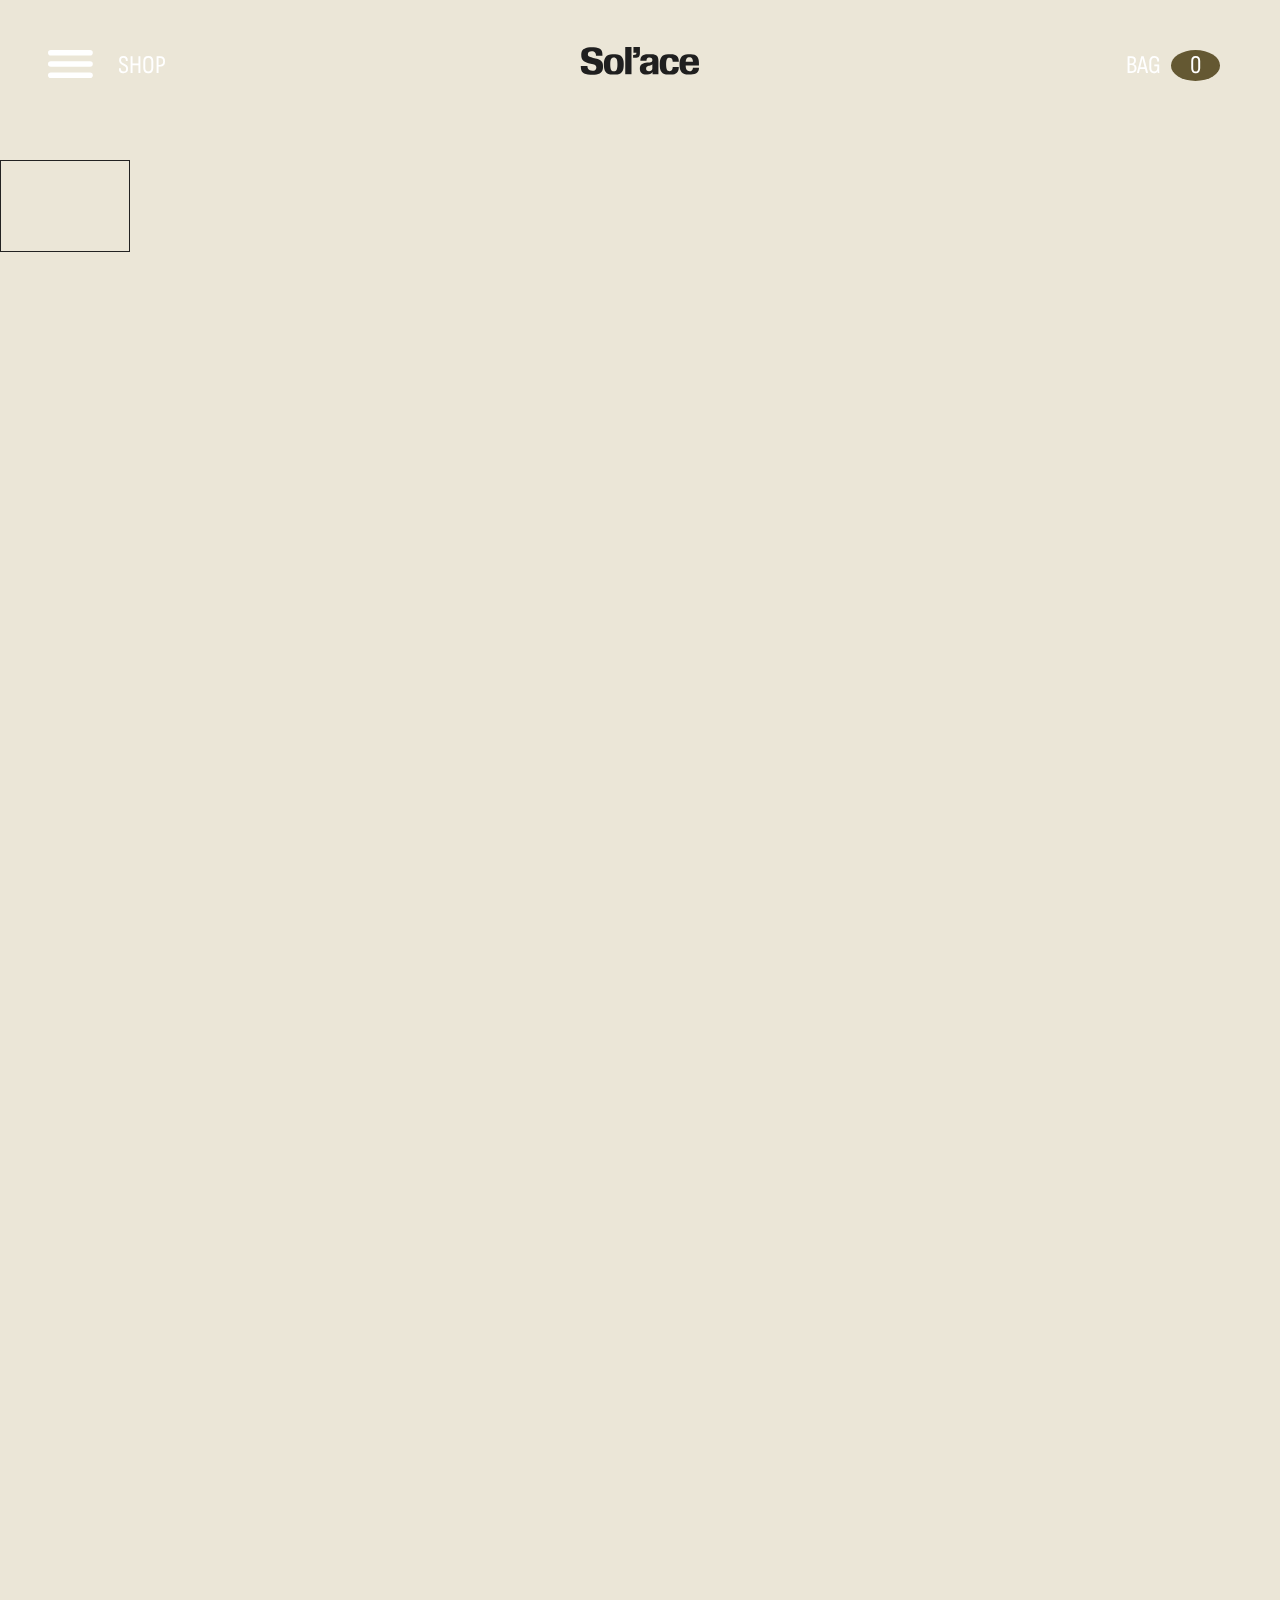
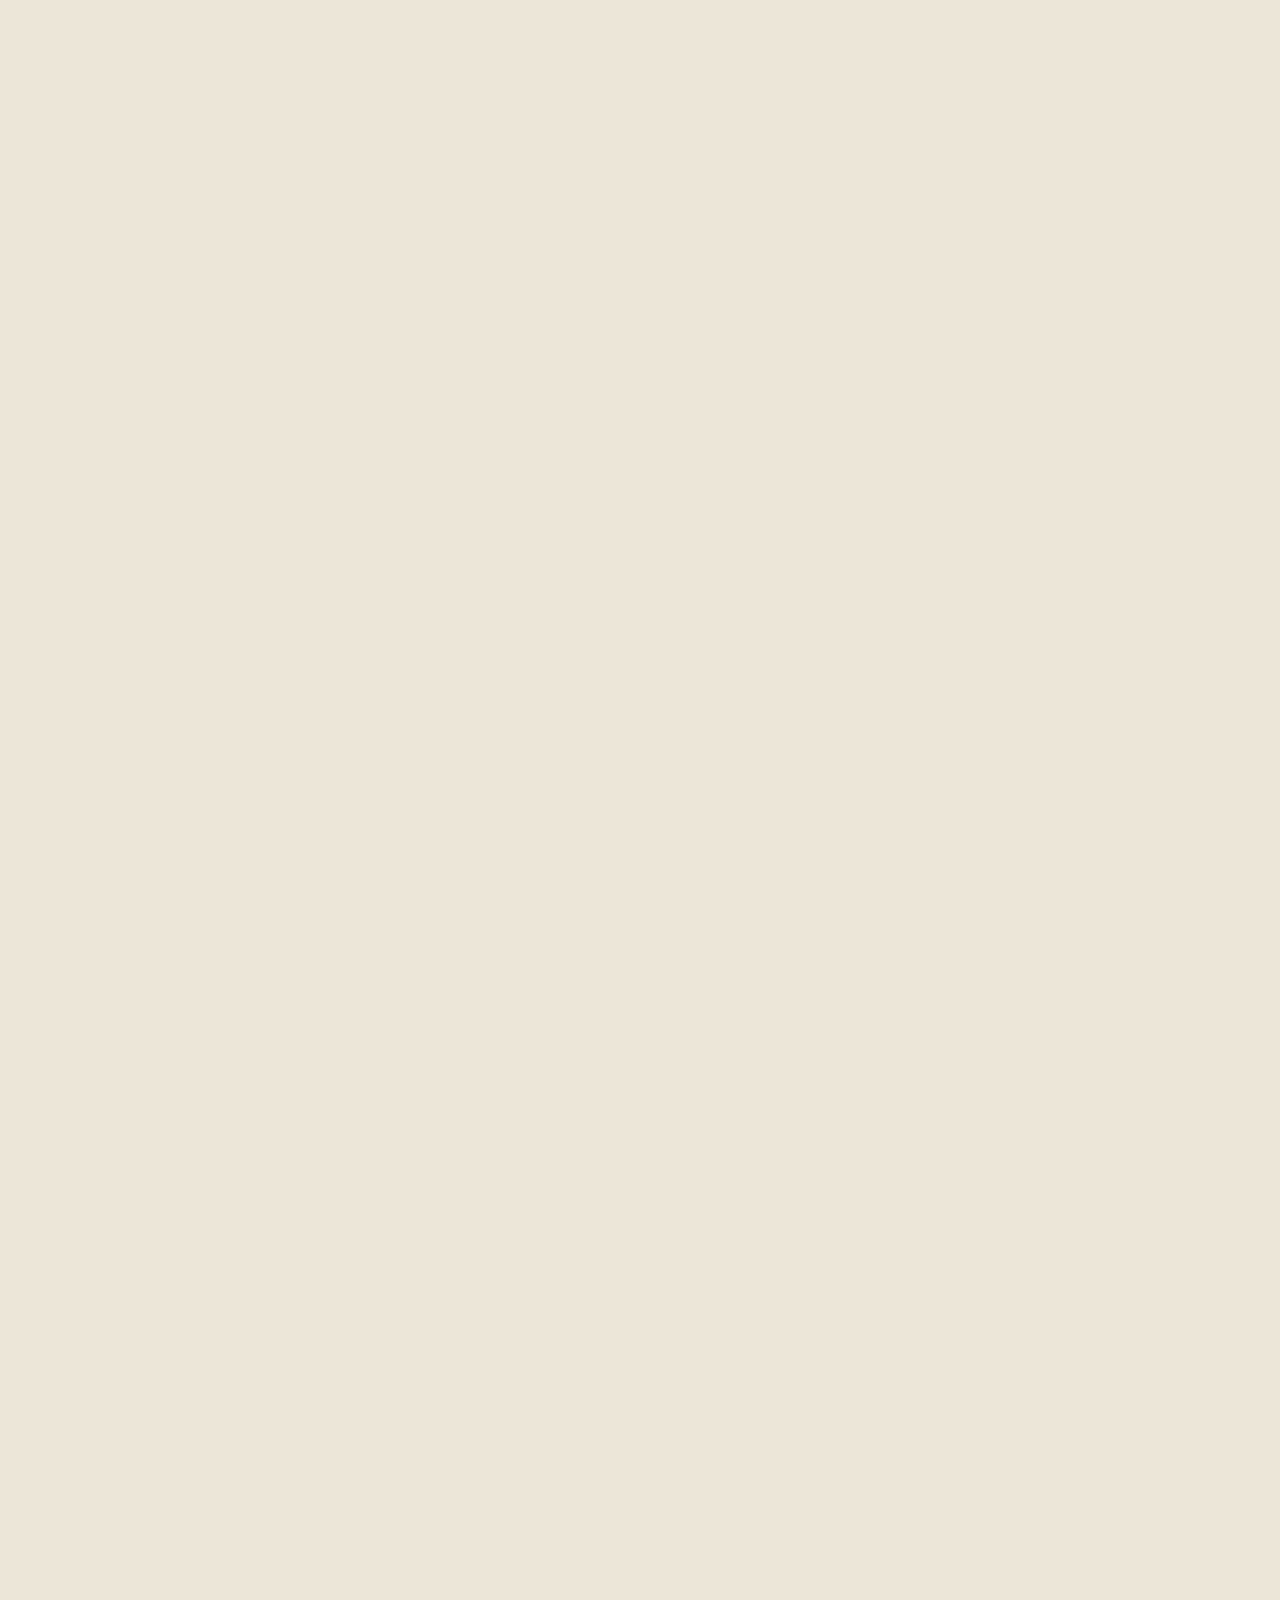
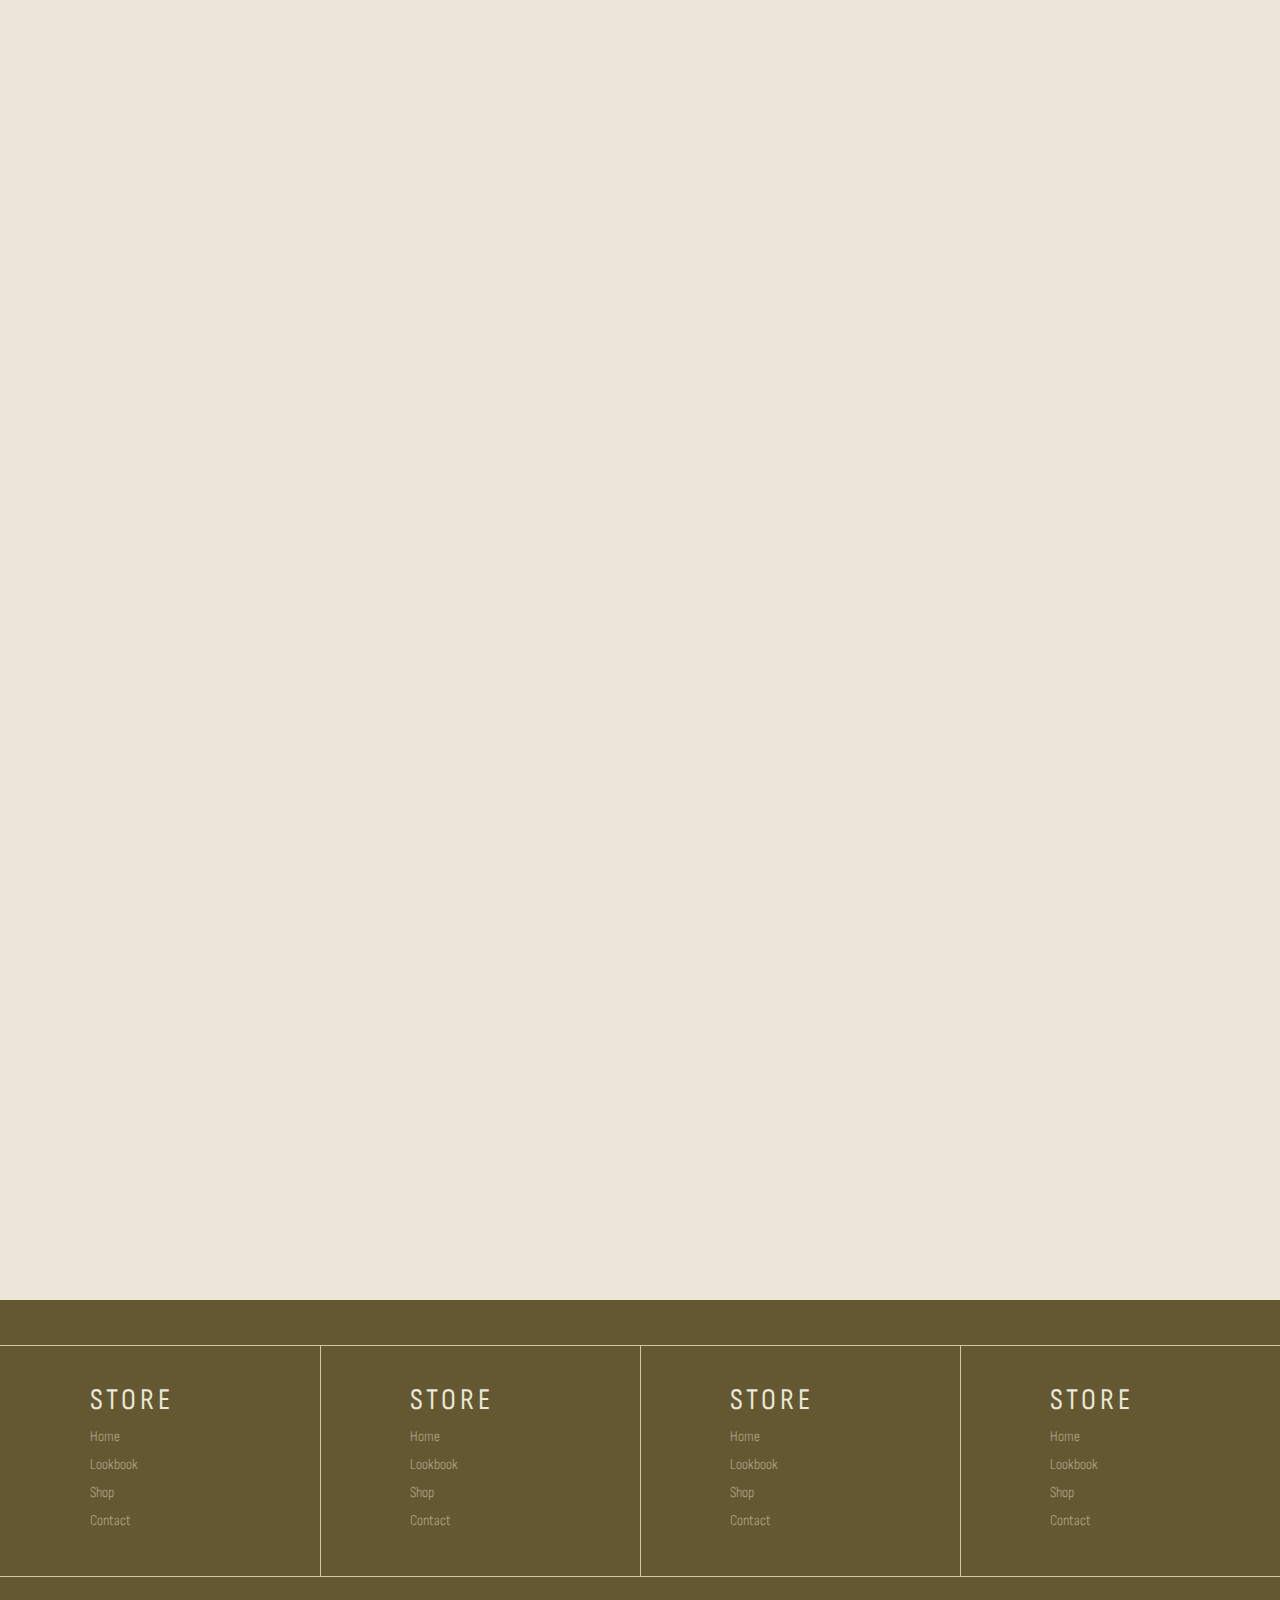
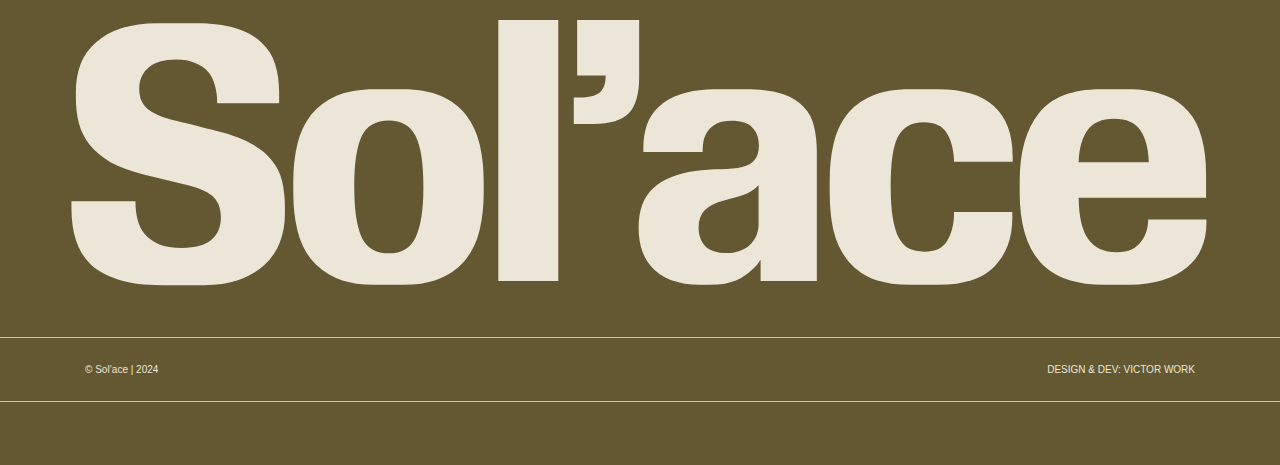
==== 1차_프로젝트/02.구현소스/sub-lookbook.html @ 66d31aba "소스 업뎃" ====
<!DOCTYPE html>
<html lang="en">
  <head>
    <meta charset="UTF-8" />
    <meta name="viewport" content="width=device-width, initial-scale=1.0" />
    <title>Seamless Furnitures | SOL'ACE</title>
    <!-- 탭 아이콘 출력 -->
    <!-- <link rel="shortcut icon" href="./images/로고.png" type="image/x-icon"> -->
    <!-- 메인페이지 CSS 불러오기 -->
    <link rel="stylesheet" href="./css/main.css" />
    <link rel="mediaQuery" href="./css/query.css" />
  </head>
  <body>
    <!-- 상단 고정 코딩구역 시작 -->

    <!-- 페이드 박스 -->
    <div class="fadebox"></div>
    <!-- 장바구니 서브메뉴 -->
    <div class="minicart">
      <!-- 장바구니 서브메뉴 박스 -->
      <div class="minicart-box">
        <span class="minisummary">ORDER SUMMARY</span>
        <span class="miniempty">YOUR BAG IS EMPTY</span>
        <span class="conshop">CONTINUE SHOPPING</span>
      </div>
    </div>

    <!-- 1.상단영역 -->
    <div id="top-area">
      <header class="top-area inbox">
        <!-- 파티션박스 -->
        <div class="cont-box">
          <!-- 1-1. 햄버거,SHOP버튼 영역 -->
          <div class="col-2">
            <!-- 햄버거,SHOP버튼 박스 -->
            <div class="hamShop-box">
              <aside>
                <!-- 왼쪽버튼 -->
                <nav class="left-menu">
                  <ul class="fx-box">
                    <li>
                      <!-- 1-1-1. 햄버거버튼 -->
                      <a
                        href="#"
                        class="hambtn"
                        onclick="this.classList.toggle('on')"
                      >
                        <span></span>
                        <span></span>
                        <span></span>
                      </a>

                      <a href="#" class="hambtn2">
                        <span></span>
                        <span></span>
                        <span></span>
                      </a>
                    </li>
                    <!-- 서브메뉴 -->
                    <aside class="smenu">
                      <div class="inbox">
                        <dl>
                          <dt>SOL'ACE</dt>
                          <dd>
                            <a href="#">HOME</a>
                          </dd>
                          <dd>
                            <a href="#">SHOP</a>
                          </dd>
                          <dd>
                            <a href="#">LOOKBOOK</a>
                          </dd>
                          <dd>
                            <a href="#">CONTACT</a>
                          </dd>
                        </dl>
                        <dl>
                          <dt>SOL'ACE</dt>
                          <dd>
                            <a href="#">HOME</a>
                          </dd>
                          <dd>
                            <a href="#">SHOP</a>
                          </dd>
                          <dd>
                            <a href="#">LOOKBOOK</a>
                          </dd>
                          <dd>
                            <a href="#">CONTACT</a>
                          </dd>
                        </dl>
                        <dl>
                          <dt>SOL'ACE</dt>
                          <dd>
                            <a href="#">HOME</a>
                          </dd>
                          <dd>
                            <a href="#">SHOP</a>
                          </dd>
                          <dd>
                            <a href="#">LOOKBOOK</a>
                          </dd>
                          <dd>
                            <a href="#">CONTACT</a>
                          </dd>
                        </dl>
                      </div>
                    </aside>
                    <li>
                      <!-- 1-1-2. SHOP 버튼 -->
                      <a href="#" class="shopbtn">SHOP</a>
                    </li>
                  </ul>
                </nav>
              </aside>
            </div>
          </div>
          <!-- 1-2. 로고 영역 -->
          <div class="col-8">
            <!-- 로고 박스 -->
            <div class="logo-box">
              <aside>
                <!-- 중앙 메뉴 -->
                <nav class="center-menu">
                  <!-- 로고 버튼 -->
                  <a href="#" class="logo-btn">
                    <svg
                      width="100%"
                      viewBox="0 0 51 13"
                      fill="none"
                      xmlns="http://www.w3.org/2000/svg"
                    >
                      <path
                        d="M5.86496 0.579688C6.55496 0.579688 7.13496 0.654687 7.60496 0.804687C8.07496 0.944687 8.44996 1.14969 8.72996 1.41969C9.01996 1.67969 9.22496 1.99969 9.34496 2.37969C9.46496 2.75969 9.52496 3.18969 9.52496 3.66969V4.11969H6.77996V4.05969C6.77996 3.78969 6.74496 3.53969 6.67496 3.30969C6.61496 3.07969 6.51496 2.88469 6.37496 2.72469C6.23496 2.55469 6.04496 2.42469 5.80496 2.33469C5.57496 2.23469 5.29496 2.18469 4.96496 2.18469C4.42496 2.18469 4.01496 2.30469 3.73496 2.54469C3.46496 2.77469 3.32996 3.08969 3.32996 3.48969C3.32996 3.85969 3.44996 4.14969 3.68996 4.35969C3.93996 4.55969 4.27496 4.71469 4.69496 4.82469C4.78496 4.84469 4.91496 4.87969 5.08496 4.92969C5.26496 4.96969 5.45496 5.01469 5.65496 5.06469C5.85496 5.11469 6.04496 5.16469 6.22496 5.21469C6.41496 5.25469 6.55496 5.28969 6.64496 5.31969C7.30496 5.47969 7.83996 5.66969 8.24996 5.88969C8.65996 6.10969 8.97496 6.35969 9.19496 6.63969C9.42496 6.91969 9.57996 7.23469 9.65996 7.58469C9.73996 7.93469 9.77996 8.31969 9.77996 8.73969V9.02469C9.77996 9.47469 9.70496 9.89469 9.55496 10.2847C9.40496 10.6647 9.17996 10.9947 8.87996 11.2747C8.57996 11.5547 8.20496 11.7747 7.75496 11.9347C7.30496 12.0947 6.77996 12.1747 6.17996 12.1747H4.34996C3.57996 12.1747 2.93996 12.0947 2.42996 11.9347C1.91996 11.7747 1.50496 11.5497 1.18496 11.2597C0.874956 10.9597 0.654956 10.5997 0.524956 10.1797C0.394956 9.75969 0.329956 9.28469 0.329956 8.75469V8.45469H3.16496V8.51469C3.16496 8.77469 3.19496 9.02469 3.25496 9.26469C3.31496 9.50469 3.41996 9.71969 3.56996 9.90969C3.71996 10.0897 3.92996 10.2397 4.19996 10.3597C4.46996 10.4697 4.81496 10.5247 5.23496 10.5247C5.81496 10.5247 6.24496 10.4047 6.52496 10.1647C6.80496 9.92469 6.94496 9.59469 6.94496 9.17469C6.94496 8.80469 6.84496 8.51469 6.64496 8.30469C6.44496 8.08469 6.07496 7.90469 5.53496 7.76469L3.56996 7.28469C2.95996 7.13469 2.45496 6.94969 2.05496 6.72969C1.66496 6.49969 1.35496 6.23969 1.12496 5.94969C0.904956 5.65969 0.749956 5.34469 0.659956 5.00469C0.569956 4.65469 0.524956 4.27469 0.524956 3.86469V3.60969C0.524956 3.15969 0.594956 2.74969 0.734956 2.37969C0.884956 2.00969 1.10996 1.69469 1.40996 1.43469C1.70996 1.16469 2.08496 0.954688 2.53496 0.804687C2.98496 0.654687 3.51496 0.579688 4.12496 0.579688H5.86496Z"
                        fill="rgb(31 31 31)"
                      ></path>
                      <path
                        d="M18.5806 8.07969C18.5806 8.67969 18.5206 9.22969 18.4006 9.72969C18.2806 10.2297 18.0806 10.6597 17.8006 11.0197C17.5206 11.3797 17.1506 11.6597 16.6906 11.8597C16.2406 12.0597 15.6806 12.1597 15.0106 12.1597H13.7506C13.0706 12.1597 12.5006 12.0597 12.0406 11.8597C11.5906 11.6597 11.2206 11.3797 10.9306 11.0197C10.6506 10.6597 10.4506 10.2297 10.3306 9.72969C10.2106 9.22969 10.1506 8.67969 10.1506 8.07969V7.58469C10.1506 6.98469 10.2106 6.43469 10.3306 5.93469C10.4506 5.43469 10.6506 5.00469 10.9306 4.64469C11.2206 4.28469 11.5906 4.00469 12.0406 3.80469C12.5006 3.60469 13.0706 3.50469 13.7506 3.50469H15.0106C15.6806 3.50469 16.2406 3.60469 16.6906 3.80469C17.1506 4.00469 17.5206 4.28469 17.8006 4.64469C18.0806 5.00469 18.2806 5.43469 18.4006 5.93469C18.5206 6.43469 18.5806 6.98469 18.5806 7.58469V8.07969ZM15.9106 7.77969C15.9106 6.76969 15.7956 6.03469 15.5656 5.57469C15.3356 5.11469 14.9406 4.88469 14.3806 4.88469C13.8106 4.88469 13.4106 5.11469 13.1806 5.57469C12.9606 6.03469 12.8506 6.76969 12.8506 7.77969V7.85469C12.8506 8.84469 12.9606 9.57969 13.1806 10.0597C13.4106 10.5297 13.8106 10.7647 14.3806 10.7647C14.9406 10.7647 15.3356 10.5297 15.5656 10.0597C15.7956 9.57969 15.9106 8.84469 15.9106 7.85469V7.77969Z"
                        fill="rgb(31 31 31)"
                      ></path>
                      <path
                        d="M19.2277 0.429688H21.8827V11.9947H19.2277V0.429688Z"
                        fill="rgb(31 31 31)"
                      ></path>
                      <path
                        d="M22.5675 5.03473V3.86473H22.8075C23.2275 3.86473 23.5275 3.79473 23.7075 3.65473C23.8875 3.50473 23.9775 3.26473 23.9775 2.93473V2.88973H22.7175V0.429728H25.4625V2.97973C25.4625 3.70973 25.3125 4.23473 25.0125 4.55473C24.7125 4.87473 24.1875 5.03473 23.4375 5.03473H22.5675Z"
                        fill="rgb(31 31 31)"
                      ></path>
                      <path
                        d="M30.8391 11.9947V11.0497C30.6691 11.3297 30.4041 11.5847 30.0441 11.8147C29.6841 12.0447 29.1991 12.1597 28.5891 12.1597H28.1841C27.3041 12.1597 26.6241 11.9397 26.1441 11.4997C25.6741 11.0597 25.4391 10.4397 25.4391 9.63969C25.4391 8.85969 25.6541 8.27469 26.0841 7.88469C26.5141 7.48469 27.1341 7.22969 27.9441 7.11969C28.3141 7.06969 28.6891 7.04469 29.0691 7.04469C29.4491 7.03469 29.7691 6.99969 30.0291 6.93969C30.5191 6.83969 30.7641 6.52469 30.7641 5.99469C30.7641 5.65469 30.6691 5.38969 30.4791 5.19969C30.2991 4.99969 29.9841 4.89969 29.5341 4.89969C29.2741 4.89969 29.0641 4.93969 28.9041 5.01969C28.7441 5.09969 28.6141 5.20469 28.5141 5.33469C28.4241 5.45469 28.3591 5.59469 28.3191 5.75469C28.2891 5.90469 28.2741 6.04969 28.2741 6.18969V6.27969H25.6491V6.08469C25.6491 5.73469 25.6991 5.40469 25.7991 5.09469C25.8991 4.78469 26.0741 4.51469 26.3241 4.28469C26.5741 4.04469 26.9091 3.85469 27.3291 3.71469C27.7491 3.57469 28.2791 3.50469 28.9191 3.50469H30.2241C30.8841 3.50469 31.4141 3.57469 31.8141 3.71469C32.2241 3.85469 32.5391 4.04969 32.7591 4.29969C32.9891 4.53969 33.1391 4.82969 33.2091 5.16969C33.2891 5.49969 33.3291 5.85969 33.3291 6.24969V11.9947H30.8391ZM30.2991 8.07969C30.1591 8.14969 29.9891 8.21469 29.7891 8.27469C29.5991 8.32469 29.3941 8.37969 29.1741 8.43969C28.8241 8.52969 28.5541 8.66969 28.3641 8.85969C28.1841 9.04969 28.0941 9.30469 28.0941 9.62469C28.0941 9.95469 28.1891 10.2247 28.3791 10.4347C28.5791 10.6447 28.9041 10.7497 29.3541 10.7497C29.7241 10.7497 30.0441 10.6447 30.3141 10.4347C30.5841 10.2147 30.7291 9.91469 30.7491 9.53469V7.73469C30.6391 7.86469 30.4891 7.97969 30.2991 8.07969Z"
                        fill="rgb(31 31 31)"
                      ></path>
                      <path
                        d="M37.4675 12.1597C36.7875 12.1597 36.2175 12.0647 35.7575 11.8747C35.3075 11.6747 34.9425 11.3947 34.6625 11.0347C34.3825 10.6747 34.1825 10.2447 34.0625 9.74469C33.9525 9.24469 33.8975 8.68469 33.8975 8.06469V7.53969C33.8975 6.95969 33.9525 6.42469 34.0625 5.93469C34.1725 5.44469 34.3625 5.01969 34.6325 4.65969C34.9025 4.29969 35.2625 4.01969 35.7125 3.81969C36.1725 3.60969 36.7475 3.50469 37.4375 3.50469H38.7125C39.8025 3.50469 40.6225 3.75469 41.1725 4.25469C41.7225 4.74469 41.9975 5.48969 41.9975 6.48969V6.71469H39.4025V6.66969C39.3825 6.14969 39.2725 5.73469 39.0725 5.42469C38.8825 5.11469 38.5475 4.95969 38.0675 4.95969C37.7875 4.95969 37.5525 5.01469 37.3625 5.12469C37.1825 5.22469 37.0325 5.38969 36.9125 5.61969C36.8025 5.83969 36.7225 6.12969 36.6725 6.48969C36.6225 6.83969 36.5975 7.26969 36.5975 7.77969V7.80969C36.5975 8.34969 36.6275 8.80469 36.6875 9.17469C36.7475 9.54469 36.8375 9.84469 36.9575 10.0747C37.0775 10.2947 37.2275 10.4547 37.4075 10.5547C37.5975 10.6447 37.8225 10.6897 38.0825 10.6897C38.5625 10.6897 38.8975 10.5347 39.0875 10.2247C39.2875 9.91469 39.3925 9.51469 39.4025 9.02469V8.93469H41.9825V9.20469C41.9825 10.1047 41.7125 10.8247 41.1725 11.3647C40.6325 11.8947 39.8125 12.1597 38.7125 12.1597H37.4675Z"
                        fill="rgb(31 31 31)"
                      ></path>
                      <path
                        d="M46.5998 10.7197C46.8698 10.7197 47.0898 10.6797 47.2598 10.5997C47.4398 10.5097 47.5798 10.3947 47.6798 10.2547C47.7898 10.1147 47.8698 9.95969 47.9198 9.78969C47.9698 9.61969 47.9948 9.44969 47.9948 9.27969V9.26469H50.5748V9.45969C50.5748 9.83969 50.5048 10.1947 50.3648 10.5247C50.2248 10.8547 50.0098 11.1397 49.7198 11.3797C49.4398 11.6197 49.0848 11.8097 48.6548 11.9497C48.2248 12.0897 47.7248 12.1597 47.1548 12.1597H46.0598C44.7498 12.1597 43.7948 11.8147 43.1948 11.1247C42.6048 10.4347 42.3098 9.41969 42.3098 8.07969V7.55469C42.3098 6.27469 42.5898 5.27969 43.1498 4.56969C43.7198 3.85969 44.6298 3.50469 45.8798 3.50469H47.0948C47.7248 3.50469 48.2598 3.58969 48.6998 3.75969C49.1398 3.91969 49.4948 4.15969 49.7648 4.47969C50.0448 4.78969 50.2448 5.17969 50.3648 5.64969C50.4948 6.10969 50.5598 6.64469 50.5598 7.25469V8.30469H44.9198C44.9298 9.13469 45.0698 9.74469 45.3398 10.1347C45.6098 10.5247 46.0298 10.7197 46.5998 10.7197ZM46.4948 4.80969C45.9448 4.80969 45.5498 4.97969 45.3098 5.31969C45.0698 5.64969 44.9398 6.11969 44.9198 6.72969H48.0248C48.0048 6.11969 47.8798 5.64969 47.6498 5.31969C47.4198 4.97969 47.0348 4.80969 46.4948 4.80969Z"
                        fill="rgb(31 31 31)"
                      ></path>
                    </svg>
                  </a>
                </nav>
              </aside>
            </div>
          </div>
          <!-- 1-3. 장바구니버튼 영역 -->
          <div class="col-2">
            <!-- 장바구니버튼 박스 -->
            <div class="bag-box">
              <aside>
                <!-- 오른쪽버튼 -->
                <nav class="right-menu">
                  <ul class="fx-box">
                    <li>
                      <!-- 1-3-1. 장바구니버튼 -->
                      <a href="#" class="bagbtn">BAG</a>
                    </li>
                    <li>
                      <!-- 1-3-2. 장바구니 개수 버튼 -->
                      <a href="#" class="bagNbtn">0</a>
                    </li>
                  </ul>
                </nav>
              </aside>
            </div>
          </div>
        </div>
      </header>
    </div>

    <!-- 상단 고정 코딩구역 종료  -->
    <!-- 2. 룩북 영역 -->
    <section class="lookbookPage">
      <h2 class="blind">Lookbook</h2>
      <!-- 2-1.컨텐츠영역 -->
      <div id="cont-area">
        <!-- 컨텐츠 박스 -->
        <main class="lookbookInbox">
          <!-- 이미지 박스 -->
          <a href="#" class="lookBox">
            <!-- <img
              src="./images/lookbook/lookbook 1.jpg"
              alt="lookbook image 1"
            /> -->
          </a>
        </main>
      </div>
    </section>

    <!-- 3.하단영역 -->
    <div id="footer-area">
      <h2 class="temp-tit blind">3.하단영역</h2>
      <!-- 전체박스 -->
      <footer class="footer-area inbox">
        <!-- 공간박스 -->
        <div class="footSpaceBox"></div>
        <!-- 하단 카테고리 -->
        <div class="footcatBox">
          <div class="footFirst">
            <ul class="footcatInbox">
              <li>
                <span class="footCatTit">STORE</span>
              </li>
              <li>
                <a href="#" class="footCat">Home</a>
              </li>
              <li>
                <a href="#" class="footCat">Lookbook</a>
              </li>
              <li>
                <a href="#" class="footCat">Shop</a>
              </li>
              <li>
                <a href="#" class="footCat">Contact</a>
              </li>
            </ul>
          </div>
          <div class="footSecond">
            <ul class="footcatInbox">
              <li>
                <span class="footCatTit">STORE</span>
              </li>
              <li>
                <a href="#" class="footCat">Home</a>
              </li>
              <li>
                <a href="#" class="footCat">Lookbook</a>
              </li>
              <li>
                <a href="#" class="footCat">Shop</a>
              </li>
              <li>
                <a href="#" class="footCat">Contact</a>
              </li>
            </ul>
          </div>
          <div class="footThird">
            <ul class="footcatInbox">
              <li>
                <span class="footCatTit">STORE</span>
              </li>
              <li>
                <a href="#" class="footCat">Home</a>
              </li>
              <li>
                <a href="#" class="footCat">Lookbook</a>
              </li>
              <li>
                <a href="#" class="footCat">Shop</a>
              </li>
              <li>
                <a href="#" class="footCat">Contact</a>
              </li>
            </ul>
          </div>
          <div class="footForth">
            <ul class="footcatInbox">
              <li>
                <span class="footCatTit">STORE</span>
              </li>
              <li>
                <a href="#" class="footCat">Home</a>
              </li>
              <li>
                <a href="#" class="footCat">Lookbook</a>
              </li>
              <li>
                <a href="#" class="footCat">Shop</a>
              </li>
              <li>
                <a href="#" class="footCat">Contact</a>
              </li>
            </ul>
          </div>
        </div>
        <!-- 하단로고 -->
        <a href="#" class="footlogo-btn">
          <svg
            width="100%"
            viewBox="0 0 51 13"
            fill="none"
            xmlns="http://www.w3.org/2000/svg"
          >
            <path
              d="M5.86496 0.579688C6.55496 0.579688 7.13496 0.654687 7.60496 0.804687C8.07496 0.944687 8.44996 1.14969 8.72996 1.41969C9.01996 1.67969 9.22496 1.99969 9.34496 2.37969C9.46496 2.75969 9.52496 3.18969 9.52496 3.66969V4.11969H6.77996V4.05969C6.77996 3.78969 6.74496 3.53969 6.67496 3.30969C6.61496 3.07969 6.51496 2.88469 6.37496 2.72469C6.23496 2.55469 6.04496 2.42469 5.80496 2.33469C5.57496 2.23469 5.29496 2.18469 4.96496 2.18469C4.42496 2.18469 4.01496 2.30469 3.73496 2.54469C3.46496 2.77469 3.32996 3.08969 3.32996 3.48969C3.32996 3.85969 3.44996 4.14969 3.68996 4.35969C3.93996 4.55969 4.27496 4.71469 4.69496 4.82469C4.78496 4.84469 4.91496 4.87969 5.08496 4.92969C5.26496 4.96969 5.45496 5.01469 5.65496 5.06469C5.85496 5.11469 6.04496 5.16469 6.22496 5.21469C6.41496 5.25469 6.55496 5.28969 6.64496 5.31969C7.30496 5.47969 7.83996 5.66969 8.24996 5.88969C8.65996 6.10969 8.97496 6.35969 9.19496 6.63969C9.42496 6.91969 9.57996 7.23469 9.65996 7.58469C9.73996 7.93469 9.77996 8.31969 9.77996 8.73969V9.02469C9.77996 9.47469 9.70496 9.89469 9.55496 10.2847C9.40496 10.6647 9.17996 10.9947 8.87996 11.2747C8.57996 11.5547 8.20496 11.7747 7.75496 11.9347C7.30496 12.0947 6.77996 12.1747 6.17996 12.1747H4.34996C3.57996 12.1747 2.93996 12.0947 2.42996 11.9347C1.91996 11.7747 1.50496 11.5497 1.18496 11.2597C0.874956 10.9597 0.654956 10.5997 0.524956 10.1797C0.394956 9.75969 0.329956 9.28469 0.329956 8.75469V8.45469H3.16496V8.51469C3.16496 8.77469 3.19496 9.02469 3.25496 9.26469C3.31496 9.50469 3.41996 9.71969 3.56996 9.90969C3.71996 10.0897 3.92996 10.2397 4.19996 10.3597C4.46996 10.4697 4.81496 10.5247 5.23496 10.5247C5.81496 10.5247 6.24496 10.4047 6.52496 10.1647C6.80496 9.92469 6.94496 9.59469 6.94496 9.17469C6.94496 8.80469 6.84496 8.51469 6.64496 8.30469C6.44496 8.08469 6.07496 7.90469 5.53496 7.76469L3.56996 7.28469C2.95996 7.13469 2.45496 6.94969 2.05496 6.72969C1.66496 6.49969 1.35496 6.23969 1.12496 5.94969C0.904956 5.65969 0.749956 5.34469 0.659956 5.00469C0.569956 4.65469 0.524956 4.27469 0.524956 3.86469V3.60969C0.524956 3.15969 0.594956 2.74969 0.734956 2.37969C0.884956 2.00969 1.10996 1.69469 1.40996 1.43469C1.70996 1.16469 2.08496 0.954688 2.53496 0.804687C2.98496 0.654687 3.51496 0.579688 4.12496 0.579688H5.86496Z"
              fill="rgb(235, 230, 215)"
            ></path>
            <path
              d="M18.5806 8.07969C18.5806 8.67969 18.5206 9.22969 18.4006 9.72969C18.2806 10.2297 18.0806 10.6597 17.8006 11.0197C17.5206 11.3797 17.1506 11.6597 16.6906 11.8597C16.2406 12.0597 15.6806 12.1597 15.0106 12.1597H13.7506C13.0706 12.1597 12.5006 12.0597 12.0406 11.8597C11.5906 11.6597 11.2206 11.3797 10.9306 11.0197C10.6506 10.6597 10.4506 10.2297 10.3306 9.72969C10.2106 9.22969 10.1506 8.67969 10.1506 8.07969V7.58469C10.1506 6.98469 10.2106 6.43469 10.3306 5.93469C10.4506 5.43469 10.6506 5.00469 10.9306 4.64469C11.2206 4.28469 11.5906 4.00469 12.0406 3.80469C12.5006 3.60469 13.0706 3.50469 13.7506 3.50469H15.0106C15.6806 3.50469 16.2406 3.60469 16.6906 3.80469C17.1506 4.00469 17.5206 4.28469 17.8006 4.64469C18.0806 5.00469 18.2806 5.43469 18.4006 5.93469C18.5206 6.43469 18.5806 6.98469 18.5806 7.58469V8.07969ZM15.9106 7.77969C15.9106 6.76969 15.7956 6.03469 15.5656 5.57469C15.3356 5.11469 14.9406 4.88469 14.3806 4.88469C13.8106 4.88469 13.4106 5.11469 13.1806 5.57469C12.9606 6.03469 12.8506 6.76969 12.8506 7.77969V7.85469C12.8506 8.84469 12.9606 9.57969 13.1806 10.0597C13.4106 10.5297 13.8106 10.7647 14.3806 10.7647C14.9406 10.7647 15.3356 10.5297 15.5656 10.0597C15.7956 9.57969 15.9106 8.84469 15.9106 7.85469V7.77969Z"
              fill="rgb(235, 230, 215)"
            ></path>
            <path
              d="M19.2277 0.429688H21.8827V11.9947H19.2277V0.429688Z"
              fill="rgb(235, 230, 215)"
            ></path>
            <path
              d="M22.5675 5.03473V3.86473H22.8075C23.2275 3.86473 23.5275 3.79473 23.7075 3.65473C23.8875 3.50473 23.9775 3.26473 23.9775 2.93473V2.88973H22.7175V0.429728H25.4625V2.97973C25.4625 3.70973 25.3125 4.23473 25.0125 4.55473C24.7125 4.87473 24.1875 5.03473 23.4375 5.03473H22.5675Z"
              fill="rgb(235, 230, 215)"
            ></path>
            <path
              d="M30.8391 11.9947V11.0497C30.6691 11.3297 30.4041 11.5847 30.0441 11.8147C29.6841 12.0447 29.1991 12.1597 28.5891 12.1597H28.1841C27.3041 12.1597 26.6241 11.9397 26.1441 11.4997C25.6741 11.0597 25.4391 10.4397 25.4391 9.63969C25.4391 8.85969 25.6541 8.27469 26.0841 7.88469C26.5141 7.48469 27.1341 7.22969 27.9441 7.11969C28.3141 7.06969 28.6891 7.04469 29.0691 7.04469C29.4491 7.03469 29.7691 6.99969 30.0291 6.93969C30.5191 6.83969 30.7641 6.52469 30.7641 5.99469C30.7641 5.65469 30.6691 5.38969 30.4791 5.19969C30.2991 4.99969 29.9841 4.89969 29.5341 4.89969C29.2741 4.89969 29.0641 4.93969 28.9041 5.01969C28.7441 5.09969 28.6141 5.20469 28.5141 5.33469C28.4241 5.45469 28.3591 5.59469 28.3191 5.75469C28.2891 5.90469 28.2741 6.04969 28.2741 6.18969V6.27969H25.6491V6.08469C25.6491 5.73469 25.6991 5.40469 25.7991 5.09469C25.8991 4.78469 26.0741 4.51469 26.3241 4.28469C26.5741 4.04469 26.9091 3.85469 27.3291 3.71469C27.7491 3.57469 28.2791 3.50469 28.9191 3.50469H30.2241C30.8841 3.50469 31.4141 3.57469 31.8141 3.71469C32.2241 3.85469 32.5391 4.04969 32.7591 4.29969C32.9891 4.53969 33.1391 4.82969 33.2091 5.16969C33.2891 5.49969 33.3291 5.85969 33.3291 6.24969V11.9947H30.8391ZM30.2991 8.07969C30.1591 8.14969 29.9891 8.21469 29.7891 8.27469C29.5991 8.32469 29.3941 8.37969 29.1741 8.43969C28.8241 8.52969 28.5541 8.66969 28.3641 8.85969C28.1841 9.04969 28.0941 9.30469 28.0941 9.62469C28.0941 9.95469 28.1891 10.2247 28.3791 10.4347C28.5791 10.6447 28.9041 10.7497 29.3541 10.7497C29.7241 10.7497 30.0441 10.6447 30.3141 10.4347C30.5841 10.2147 30.7291 9.91469 30.7491 9.53469V7.73469C30.6391 7.86469 30.4891 7.97969 30.2991 8.07969Z"
              fill="rgb(235, 230, 215)"
            ></path>
            <path
              d="M37.4675 12.1597C36.7875 12.1597 36.2175 12.0647 35.7575 11.8747C35.3075 11.6747 34.9425 11.3947 34.6625 11.0347C34.3825 10.6747 34.1825 10.2447 34.0625 9.74469C33.9525 9.24469 33.8975 8.68469 33.8975 8.06469V7.53969C33.8975 6.95969 33.9525 6.42469 34.0625 5.93469C34.1725 5.44469 34.3625 5.01969 34.6325 4.65969C34.9025 4.29969 35.2625 4.01969 35.7125 3.81969C36.1725 3.60969 36.7475 3.50469 37.4375 3.50469H38.7125C39.8025 3.50469 40.6225 3.75469 41.1725 4.25469C41.7225 4.74469 41.9975 5.48969 41.9975 6.48969V6.71469H39.4025V6.66969C39.3825 6.14969 39.2725 5.73469 39.0725 5.42469C38.8825 5.11469 38.5475 4.95969 38.0675 4.95969C37.7875 4.95969 37.5525 5.01469 37.3625 5.12469C37.1825 5.22469 37.0325 5.38969 36.9125 5.61969C36.8025 5.83969 36.7225 6.12969 36.6725 6.48969C36.6225 6.83969 36.5975 7.26969 36.5975 7.77969V7.80969C36.5975 8.34969 36.6275 8.80469 36.6875 9.17469C36.7475 9.54469 36.8375 9.84469 36.9575 10.0747C37.0775 10.2947 37.2275 10.4547 37.4075 10.5547C37.5975 10.6447 37.8225 10.6897 38.0825 10.6897C38.5625 10.6897 38.8975 10.5347 39.0875 10.2247C39.2875 9.91469 39.3925 9.51469 39.4025 9.02469V8.93469H41.9825V9.20469C41.9825 10.1047 41.7125 10.8247 41.1725 11.3647C40.6325 11.8947 39.8125 12.1597 38.7125 12.1597H37.4675Z"
              fill="rgb(235, 230, 215)"
            ></path>
            <path
              d="M46.5998 10.7197C46.8698 10.7197 47.0898 10.6797 47.2598 10.5997C47.4398 10.5097 47.5798 10.3947 47.6798 10.2547C47.7898 10.1147 47.8698 9.95969 47.9198 9.78969C47.9698 9.61969 47.9948 9.44969 47.9948 9.27969V9.26469H50.5748V9.45969C50.5748 9.83969 50.5048 10.1947 50.3648 10.5247C50.2248 10.8547 50.0098 11.1397 49.7198 11.3797C49.4398 11.6197 49.0848 11.8097 48.6548 11.9497C48.2248 12.0897 47.7248 12.1597 47.1548 12.1597H46.0598C44.7498 12.1597 43.7948 11.8147 43.1948 11.1247C42.6048 10.4347 42.3098 9.41969 42.3098 8.07969V7.55469C42.3098 6.27469 42.5898 5.27969 43.1498 4.56969C43.7198 3.85969 44.6298 3.50469 45.8798 3.50469H47.0948C47.7248 3.50469 48.2598 3.58969 48.6998 3.75969C49.1398 3.91969 49.4948 4.15969 49.7648 4.47969C50.0448 4.78969 50.2448 5.17969 50.3648 5.64969C50.4948 6.10969 50.5598 6.64469 50.5598 7.25469V8.30469H44.9198C44.9298 9.13469 45.0698 9.74469 45.3398 10.1347C45.6098 10.5247 46.0298 10.7197 46.5998 10.7197ZM46.4948 4.80969C45.9448 4.80969 45.5498 4.97969 45.3098 5.31969C45.0698 5.64969 44.9398 6.11969 44.9198 6.72969H48.0248C48.0048 6.11969 47.8798 5.64969 47.6498 5.31969C47.4198 4.97969 47.0348 4.80969 46.4948 4.80969Z"
              fill="rgb(235, 230, 215)"
            ></path>
          </svg>
        </a>
        <!-- 카피라이트 -->
        <div class="copyright">
          <!-- 텍스트박스 -->
          <div class="compName">© Sol’ace | 2024</div>
          <div class="DevName">DESIGN & DEV: VICTOR WORK</div>
        </div>
      </footer>
    </div>
  </body>
</html>
---- 1차_프로젝트/02.구현소스/css/main.css ----
@charset "utf-8";

/* 레이아웃 3 CSS */

/* 외부 CSS 불러오기 */
/* 변수셋팅 CSS */
@import url(./variables.css);
/* 12그리드 flex CSS */
@import url(./grid_12_flex.css);
/* 리셋 CSS */
@import url(./reset.css);
/* 상단영역 CSS */
@import url(./common.css);
/* Core CSS */
@import url(./core.css);
/* Lookbook CSS */
@import url(./sub-lookbook.css);

/* 초기화 */
html,
body,
h1,
h2,
ul,
ol {
  margin: 0;
  padding: 0;
}

/* 공사중표시 */
.ing * {
  outline: 1px dashed orange;
}

/* 공통클래스 */
/* 중앙속박스 */
.inbox {
  /* 블록박스 중앙정렬 -> 마.영.오! */
  margin: 0 auto;
}
/* 임시 타이틀 */
.temp-tit {
  position: absolute;
  color: #888;
}

/************* 컨텐츠영역 *************/
.page {
  /* 영역별로 모두 보이는 화면 높이 설정 */
  /* 선생님 피드백 : 페이지당 100vh가 넘어가기때문에
    추후 레이아웃 변경 필요. // 하지만 개인적으로 가독성이 떨어진다고 생각함,
    영역마다 집약해서 보여줄 필요가 있다고 생각함.
    따라서 부드러운 스크롤만 반영하면 어떨까 선생님께 피드백을 요청드릴 예정*/
  height: 100vh;
  /* outline: 1px dashed gray; */
}
/* 임시타이틀 */
.page .temp-tit {
  font-size: 4vw;
  line-height: 100vh;
  width: 100%;
  text-align: center;
}
/************* 1. 배너영역 *************/
.ban-area {
  height: 400px;
}
.main-video {
  display: inline-block;
  overflow: hidden;
  width: 100%;
  height: 100%;
  object-fit: cover;
  filter: brightness(0.8);
}
.main-text {
  position: absolute;
  top: 46%;
  left: 50%;
  translate: -50% -50%;
  z-index: 9;
  width: 59vw;
  display: flex;
  gap: 1.3vw;
  flex-wrap: wrap;
  align-items: center;
  justify-content: center;
  color: #fff;
  font-family: var(--font-title);
  font-size: min(8rem, 5vw);
  font-weight: 400;
  font-style: normal;
  letter-spacing: -0.4rem;
}

/* SHOP ALL 버튼 */
.shopAbtn {
  position: absolute;
  top: 70%;
  left: 50%;
  translate: -50% -50%;
  z-index: 9;
  width: 8vw;
  height: 3.5vh;
  color: #1f1f1f;
  background-color: #ebe6d7;
  text-align: center;
  align-content: center;
  border-radius: 5px;
  font-size: 1.2rem;
  font-weight: 400;
  transition: 0.3s ease-in-out;
}
.shopAbtn:hover {
  background-color: #645832;
  color: #ebe6d7;
}

/****************2. About us 영역  *****************/
/* 이미지 */
.imgbox {
  width: 100%;
  height: 100%;
  background-color: #ebe6d7;
  /* 이미지 부모박스 */
  position: absolute;
}
.imgbox img:nth-child(1) {
  position: absolute;
  height: 25vh;
  left: 4rem;
  top: 15rem;
  width: 23rem;
  object-fit: cover;
}
.imgbox img:nth-child(2) {
  position: absolute;
  height: 35vh;
  right: 80rem;
  top: 1rem;
  width: 33rem;
  object-fit: cover;
}
.imgbox img:nth-child(3) {
  position: absolute;
  height: 30vh;
  right: 0;
  top: 39rem;
  width: 20rem;
  object-fit: cover;
}
.imgbox img:nth-child(4) {
  position: absolute;
  height: 39vh;
  left: 90rem;
  top: 55rem;
  width: 35rem;
  object-fit: cover;
}
.imgbox img:nth-child(5) {
  position: absolute;
  height: 39vh;
  left: 1rem;
  top: 44rem;
  width: 41rem;
  object-fit: cover;
}
.imgbox img:nth-child(6) {
  position: absolute;

  height: 18vh;
  right: 20rem;
  top: 20rem;
  width: 17rem;
  object-fit: cover;
}
/* 텍스트 */
.page:nth-child(2) {
  position: relative;
}
.aboutTextbox {
  position: absolute;
  width: 100%;
  height: 100%;
}
.mainTxt {
  position: absolute;
  top: 50%;
  left: 50%;
  translate: -50% -100%;
  font-size: 7rem;
  width: 55vw;
  font-family: var(--font-title);
  font-weight: 600;
  color: #1f1f1f;
  text-align: center;
  line-height: 85%;
  letter-spacing: -0.3vw;
}
.subTxt {
  position: absolute;
  top: 50%;
  left: 50%;
  translate: -50% 30%;
  font-size: 1.5rem;
  text-align: center;
  line-height: 130%;
  font-family: var(--font-menu);
  font-weight: 400;
}

/****************2. 추천제품 영역  *****************/
.recommendBox {
  /* 텍스트박스 부모자격 */
  position: relative;
  width: 100%;
  height: 100%;
  background-color: #645832;
  border-bottom: 1px solid #ebe6d7;
  box-sizing: border-box;
}
/* 이미지 */
.recImgbox {
  width: 50%;
  height: 100vh;
  margin-left: auto;
}
.recImgbox a {
  display: block;
  height: 100%;
  overflow: hidden;
}
.recImgbox a img {
  width: 100%;
  height: 100%;
  object-fit: cover;
  transition: 1s ease-out;
}
.recImgbox a:hover img {
  scale: 1.05;
}
/* 텍스트 */
.recTextbox {
  display: flex;
  position: absolute;
  top: 0;
  padding: 0 0 14vw 11vw;
  width: 50%;
  height: 100%;
  flex-wrap: wrap;
  flex-direction: column;
  align-items: flex-start;
  justify-content: center;
  box-sizing: border-box;
  gap: 3vh;
  margin-top: 4.8%;
}
.productName {
  font-size: 4.4rem;
  display: block;
  font-family: var(--font-title);
  color: #fff;
  letter-spacing: -1.6px;
  transition: 0.4s ease-out;
  cursor: pointer;
}
.productName:hover {
  color: #1f1f1f;
}
.productDesc {
  display: block;
  font-size: 1vw;
  font-family: var(--font-menu);
  color: #ebe6d7;
  font-weight: 400;
  line-height: 150%;
  letter-spacing: 0.9px;
}
.viewbtn {
  position: relative;
  font-size: 2rem;
  font-family: var(--font-menu);
  color: #fff;
  letter-spacing: 1px;
}
.viewbtn::after {
  content: "";
  display: block;
  position: absolute;
  bottom: -2px;
  left: 0;
  width: 0;
  height: 0.5px;
  margin-left: 100%;
  background-color: #fff;
  transition: 0.7s cubic-bezier(0.16, 1, 0.3, 1);
}
.viewbtn:hover::after {
  width: 100%;
  margin-left: 0;
  transition: width 0.7s cubic-bezier(0.16, 1, 0.3, 1);
}
/**************** 3. Lookbook 영역  *****************/
.lookbookBox {
  background-color: #645832;
  width: 100%;
  height: 100%;
  position: relative;
  display: flex;
}
/* 세로 텍스트 */
.lbVerTxtbox {
  width: 5%;
  height: 100%;
  /* 질문 : 원본 페이지처럼 얇게 표현하려면 단위를 다르게 해야하는지???? */
  border-right: 0.5px solid #ebe6d7;
}
.lbVerTxt {
  color: #ebe6d7;
  font-family: var(--font-title);
  font-size: 2.5rem;
  margin-top: 91vh;
  rotate: 270deg;
  letter-spacing: -1.5px;
}
/* 타이틀 , 설명 영역 */
.lbTxt {
  display: flex;
  flex-wrap: wrap;
  width: 47.5%;
  height: 100%;
  align-content: space-around;
  border-right: 0.5px solid #ebe6d7;
}
.lbtit {
  width: 100%;
  font-size: 5rem;
  color: #ebe6d7;
  font-family: var(--font-title);
  font-weight: 600;
  letter-spacing: -1px;
  display: block;
  text-align: center;
}
.lbDesc {
  margin: 10px 75px;
  font-size: 2rem;
  color: #ebe6d7;
  font-family: var(--font-menu);
  font-weight: 400;
  line-height: 150%;
  text-align: center;
  display: block;
  opacity: 0.8;
}

/* 제품 슬라이드 영역 */
.lbSlideDesc {
  width: 47.5%;
  height: 100%;
}
/* 위쪽 타이틀 */
.upTitBox {
  border-top: 1px solid #ebe6d7;
  border-bottom: 1px solid #ebe6d7;
  width: 100%;
  height: 3vh;
  display: flex;
  justify-content: space-between;
  align-items: center;
  margin-top: 4vh;
  font-size: 1vw;
  color: #ebe6d7;
  font-family: var(--font-menu);
  letter-spacing: 0.5px;
  font-weight: 400;
  /* 질문 : 해당 CSS안에서 정 중앙에 선을 그을 수 있는 방법이 있을까요??????????????????????????? */
}
.upTit1 {
  margin-left: 1vw;
}
.upTit2 {
  margin-right: 1vw;
}
/* 슬라이드 박스 */
.lbSlideBox {
  width: 90%;
  height: 74vh;
  background-color: #e0e0e0;
  margin: 0 auto;
  margin-top: 3vh;
  display: flex;
  justify-content: center;
  overflow: hidden;
}
.slideImg {
  width: 91%;
  height: 80%;
  display: flex;
  margin-top: 2.5vh;
}
.slideImg img {
  object-fit: cover;
  margin: 0 auto;
  width: 100%;
}
/* 슬라이드 버튼 */
.lbbtn {
  display: block;
  position: absolute;
  top: 73%;
  font-size: 0.9vw;
  font-weight: 400;
}
.lbbtn:hover {
  color: #645832;
}
.lbbtn::after {
  content: "";
  display: block;
  position: absolute;
  bottom: -2px;
  left: 0;
  width: 0;
  height: 0.5px;
  margin-left: 100%;
  background-color: #645832;
  transition: 0.7s cubic-bezier(0.16, 1, 0.3, 1);
}
.lbbtn:hover::after {
  width: 100%;
  margin-left: 0;
  transition: width 0.7s cubic-bezier(0.16, 1, 0.3, 1);
}
.lbshopbtn {
  display: block;
  position: absolute;
  top: 73%;
  left: 91%;
  font-size: 0.9vw;
  font-weight: 400;
}
.lbshopbtn:hover {
  color: #645832;
}
.lbshopbtn::after {
  content: "";
  display: block;
  position: absolute;
  bottom: -2px;
  left: 0;
  width: 0;
  height: 0.5px;
  margin-left: 100%;
  background-color: #645832;
  color: #645832;
  transition: 0.7s cubic-bezier(0.16, 1, 0.3, 1);
}
.lbshopbtn:hover::after {
  width: 100%;
  margin-left: 0;
  transition: width 0.7s cubic-bezier(0.16, 1, 0.3, 1);
}
/* 슬라이드 하단 텍스트 */
.downDescBox {
  display: flex;
  flex-direction: column;
  position: absolute;
  margin-top: 78vh;
}
.materialsBox {
  display: flex;
  justify-content: space-between;
  width: 46.9vw;
  height: 3vh;
  align-items: center;
  font-size: 1vw;
  color: #ebe6d7;
  border-top: 1px solid #ebe6d7;
  border-bottom: 1px solid #ebe6d7;
}
.mattit {
  margin-left: 1vw;
  font-family: var(--font-menu);
  letter-spacing: 0.5px;
  font-weight: 400;
}
.matDesc {
  margin-right: 1vw;
  font-family: var(--font-menu);
  letter-spacing: 0.5px;
  font-weight: 400;
}

.prodBox {
  display: flex;
  justify-content: space-between;
  width: 46.9vw;
  height: 3vh;
  align-items: center;
  font-size: 1vw;
  color: #ebe6d7;
  border-bottom: 1px solid #ebe6d7;
}
.prodtit {
  margin-left: 1vw;
  font-family: var(--font-menu);
  letter-spacing: 0.5px;
  font-weight: 400;
}
.prodDesc {
  margin-right: 1vw;
  font-family: var(--font-menu);
  letter-spacing: 0.5px;
  font-weight: 400;
}
.categBox {
  display: flex;
  justify-content: space-between;
  width: 46.9vw;
  height: 3vh;
  align-items: center;
  font-size: 1vw;
  color: #ebe6d7;
  border-bottom: 1px solid #ebe6d7;
}
.categtit {
  margin-left: 1vw;
  font-family: var(--font-menu);
  letter-spacing: 0.5px;
  font-weight: 400;
}
.categDesc {
  margin-right: 1vw;
  font-family: var(--font-menu);
  letter-spacing: 0.5px;
  font-weight: 400;
}
/*********************** 4. Article 영역 ***********************/
/* 상단 중앙 타이틀 */
.artiBox {
  background-color: #ebe6d7;
  width: 100%;
  height: 100%;
  /* 기사정보 부모박스 */
  position: relative;
}
.artiUpTitbox {
  width: 100%;
  height: 10vh;
  box-sizing: border-box;
  border-bottom: 1px solid #d1c7a3;
}
.artiUpTit {
  width: 100%;
  display: block;
  text-align: center;
  font-family: var(--font-title);
  font-size: 1.3vw;
  font-weight: 800;
  transform: scaleY(2.5);
  padding-top: 2vh;
  box-sizing: border-box;
}
/* 세로 텍스트 박스 */
.artVerbox {
  position: relative;
  width: 5%;
  height: 90%;
  border-right: 0.5px solid #d1c7a3;
}
.artVerTxt {
  position: absolute;
  color: #1f1f1f;
  font-family: var(--font-title);
  font-weight: 600;
  font-size: 3.2rem;
  margin-top: 72vh;
  rotate: 270deg;
  letter-spacing: -3.5px;
  width: 187px;
  left: -3.8vw;
}
/* 기사 정보 */
.artiTxtbox {
  position: absolute;
  display: block;
  width: 45%;
  height: 90%;
  top: 10vh;
  left: 5vw;
  border-right: 1px solid #d1c7a3;
  color: #1f1f1f;
}
.upTxt {
  height: 4vh;
  display: flex;
  align-items: center;
  font-family: var(--font-menu);
  border-bottom: 1px solid #d1c7a3;
  letter-spacing: 0.5px;
  font-weight: 600;
  padding-left: 2vw;
  font-size: 1.3rem;
}
.artMainTit {
  height: 2vh;
  display: flex;
  align-items: center;
  font-family: var(--font-article);
  letter-spacing: -0.4px;
  font-weight: 500;
  padding: 6vw 2vw;
  font-size: 6.1rem;
  transition: 0.4s ease-out;
}
.artMainTit:hover {
  color: #645832;
  cursor: pointer;
}
.artiDesc {
  height: 45vh;
  display: flex;
  align-items: center;
  letter-spacing: -0.5px;
  font-weight: 400;
  padding: 6vw 2vw;
  font-size: 1.4rem;
}
.artiImgbox {
  position: absolute;
  top: 10vh;
  left: 49.5vw;
  width: 49.8%;
  height: 89.8%;
}
.borderBox {
  width: 100%;
  border-bottom: 1px solid #d1c7a3;
  font-family: var(--font-menu);
  height: 4vh;
  display: flex;
  align-items: center;
  justify-content: flex-end;
  letter-spacing: 0.5px;
  font-weight: 600;
  font-size: 1.3rem;
}
.borderBoxTxt {
  padding-right: 2vw;
}
.imgBox {
  display: flex;
  position: absolute;
  width: 95%;
  top: 6vh;
  left: 1.2vw;
  box-sizing: border-box;
  height: 91.5%;
  overflow: hidden;
  justify-content: center;
}
.imgBox img {
  cursor: pointer;
  object-fit: cover;
  transition: 1s ease-out;
}
.imgBox img:hover {
  scale: 1.05;
}
/*********************** 5. Sub Article 영역 ***********************/
.subartiBox {
  width: 100%;
  height: 100%;
  background-color: #ebe6d7;
}
/* 메인, 서브 기사 사이 공간 */
.spaceBox {
  width: 100%;
  height: 5%;
  display: block;
  border-bottom: 1px solid #d1c7a3;
  border-top: 1px solid #d1c7a3;
}
.subArtiContBox {
  width: 100%;
  height: 94.7%;
  /* Sub Article 부모박스 */
  position: relative;
}
/* 서브기사 1 */
/* 질문 : 선을 박스에 맞게 조정! , 포지션 위치관계에 대한 정리! */
.subArti1 {
  width: 33.3%;
  height: 100%;
  border-right: 1px solid #d1c7a3;
}
/* 서브기사 2 */
.subArti2 {
  width: 33.3%;
  height: 100%;
  border-right: 1px solid #d1c7a3;
  position: absolute;
  top: -1vh;
  left: 33.3vw;
}
/* 서브기사 3 */
.subArti3 {
  width: 33.3%;
  height: 100%;
  position: absolute;
  top: -1vh;
  left: 66.6vw;
}
.subimg {
  display: block;
  width: 91.3%;
  height: 50%;
  margin: 0 auto;
  margin-top: 1vh;
  box-sizing: border-box;
  overflow: hidden;
}
.subimg img {
  object-fit: cover;
  width: 100%;
  height: 100%;
}
.subArtiTit {
  font-family: var(--font-article);
  font-size: 3.4rem;
  font-weight: 500;
  letter-spacing: -0.9px;
  width: 100%;
  box-sizing: border-box;
  padding: 0.8vw 1.4vw;
  transition: 0.4s ease-out;
}
.subArtiTit:hover {
  color: #645832;
  cursor: pointer;
}
.subArtiTxt {
  font-size: 1.5rem;
  font-weight: 300;
  letter-spacing: -0.8px;
  width: 100%;
  box-sizing: border-box;
  padding: 0.8vw 1.4vw;
  margin-top: 7vh;
}
.subimg img {
  cursor: pointer;
  object-fit: cover;
  transition: 1s ease-out;
}
.subimg img:hover {
  scale: 1.05;
}
/************************ 6. 하단영역 ************************/
footer {
  background-color: #645832;
}
.footSpaceBox {
  width: 100%;
  height: 5vh;
  border-bottom: 1px solid #d1c7a3;
}
.footcatBox {
  width: 100%;
  height: 30%;
  border-bottom: 1px solid #d1c7a3;
  overflow: hidden;
  /* 2번째 카테고리 부모박스 */
  position: relative;
}
.footFirst {
  width: 25%;
  height: 100%;
  border-right: 1px solid #d1c7a3;
  /* 세부 카테고리 부모박스 */
  position: relative;
}
.footSecond {
  width: 25%;
  height: 100%;
  border-right: 1px solid #d1c7a3;
  position: absolute;
  top: 0;
  left: 25vw;
}
.footThird {
  width: 25%;
  height: 100%;
  border-right: 1px solid #d1c7a3;
  position: absolute;
  top: 0;
  left: 50vw;
}
.footForth {
  width: 25%;
  height: 100%;
  border-right: 1px solid #d1c7a3;
  position: absolute;
  top: 0;
  left: 75vw;
}
.footcatInbox {
  width: auto;
  height: auto;
  display: flex;
  flex-wrap: wrap;
  flex-direction: column;
  position: absolute;
  top: 4vh;
  left: 7vw;
  display: flex;
  gap: 1vh;
  color: #ebe6d7;
  font-family: var(--font-menu);
}
.footCatTit {
  font-size: 3rem;
  font-weight: 400;
  letter-spacing: 0.3vw;
}
.footcatInbox a {
  font-size: 1.5rem;
  font-weight: 300;
  opacity: 0.6;
  color: #ebe6d7
}
.footcatInbox a:nth-child(1){
  font-weight: 300;
}
/* 카테고리 밑줄 애니메이션 */
/* 질문! : 글자컨텐츠에만 밑줄을 주려면 어떻게 해야할까요 ????????? */
/* 질문! : 어디에서 가로 스크롤이 생겼는지 모르겠습니다.. ㅠㅠ */
/* .footcatInbox a:hover {
  cursor: pointer;
  opacity: 1;
} */
.footcatInbox a::after {
  content: "";
  display: block;
  position: absolute;
  bottom: -2px;
  left: 0;
  width: 0;
  height: 0.5px;
  margin-left: 100%;
  background-color: #fff;
  color: #fff;
  transition: 0.7s cubic-bezier(0.16, 1, 0.3, 1);
}
.footcatInbox a:hover ::after {
  width: 100%;
  margin-left: 0;
  transition: width 0.7s cubic-bezier(0.16, 1, 0.3, 1);
}
/* 하단 로고 */
.footlogo-btn {
  overflow: hidden;
  height: 40vh;
  padding: 0px 5vw;
  display: flex;
}
/* 카피라이트 */
.copyright {
  display: flex;
  justify-content: space-between;
  color: rgb(235, 230, 215);
  padding: 0px 8.5rem;
  align-items: center;
  height: 7vh;
  border-top: 1px solid #d1c7a3;
  border-bottom: 1px solid #d1c7a3;
  font-weight: 30;
}
---- 1차_프로젝트/02.구현소스/css/query.css ----
@media screen and (max-width: 1200px) {
 /*  질문 ! : 미디어 쿼리의 흐름은 어떻게 진행하는 것이 좋을까요?  */
}
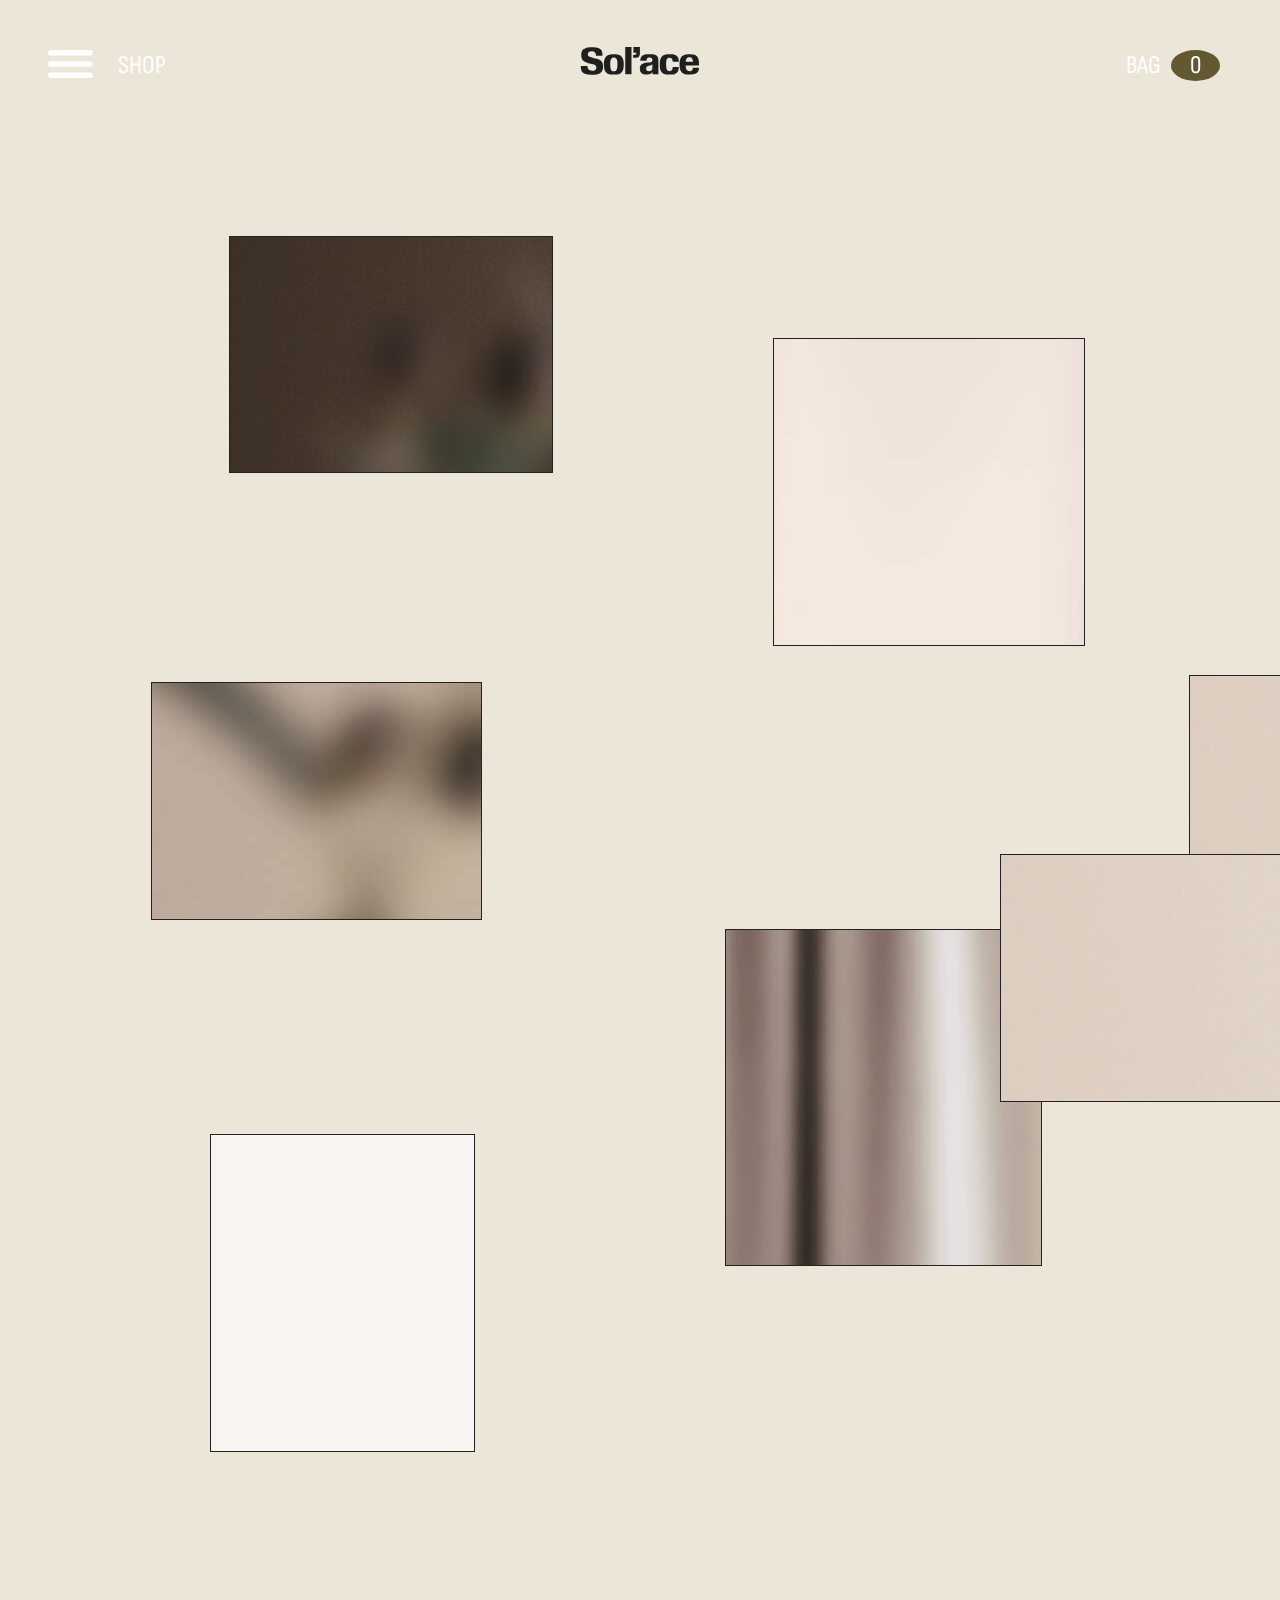
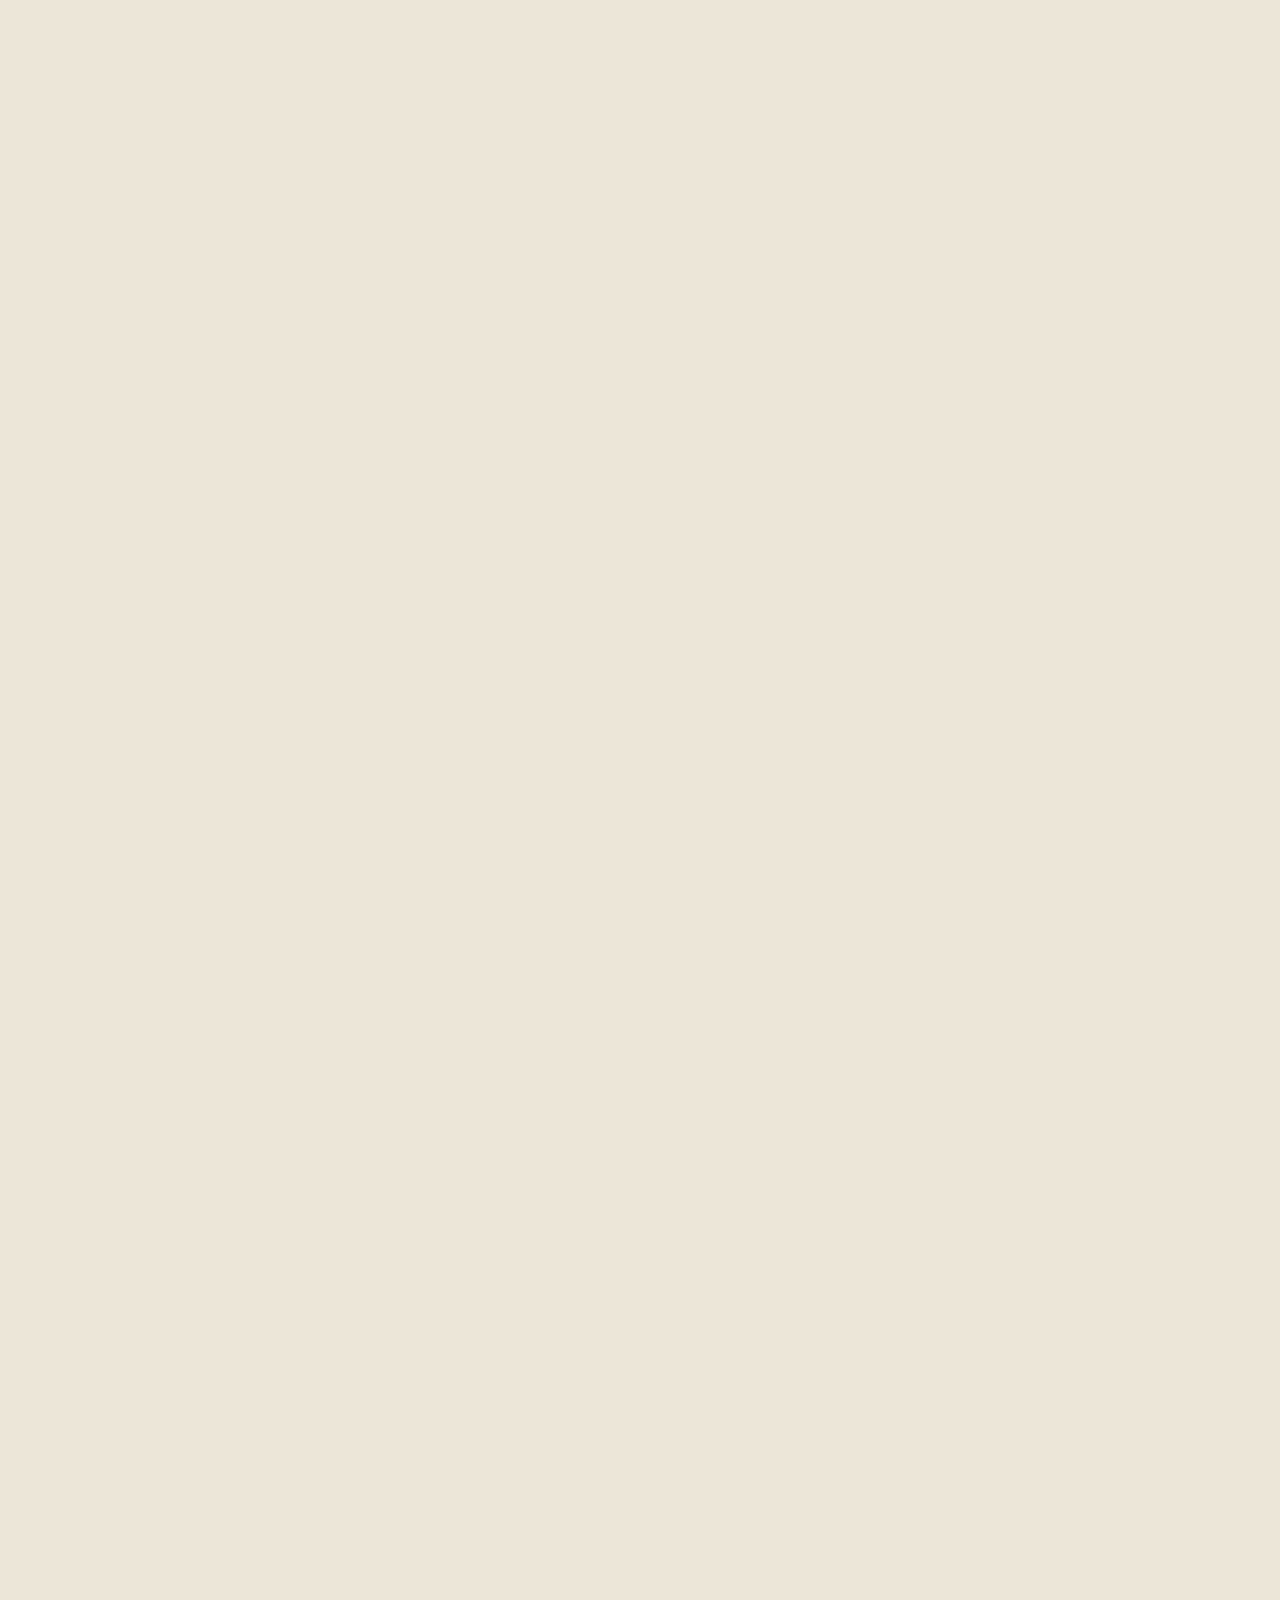
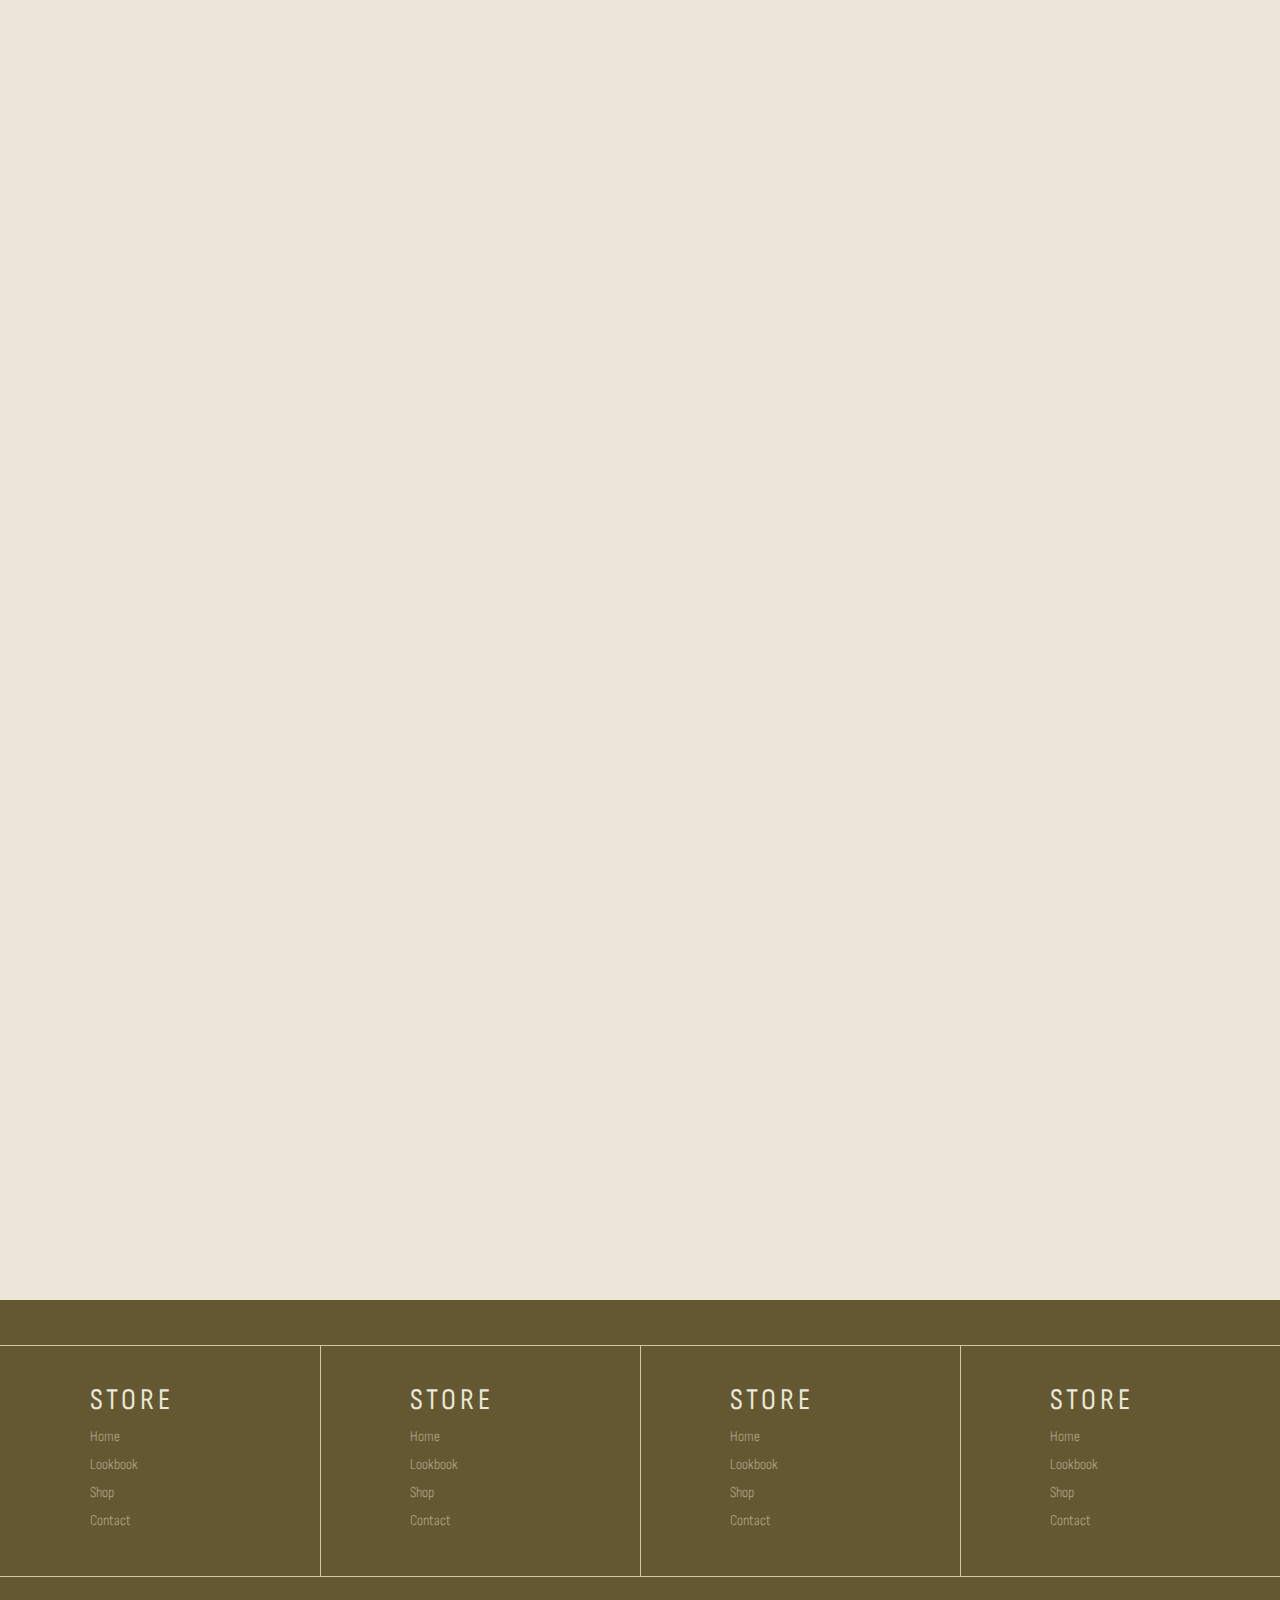
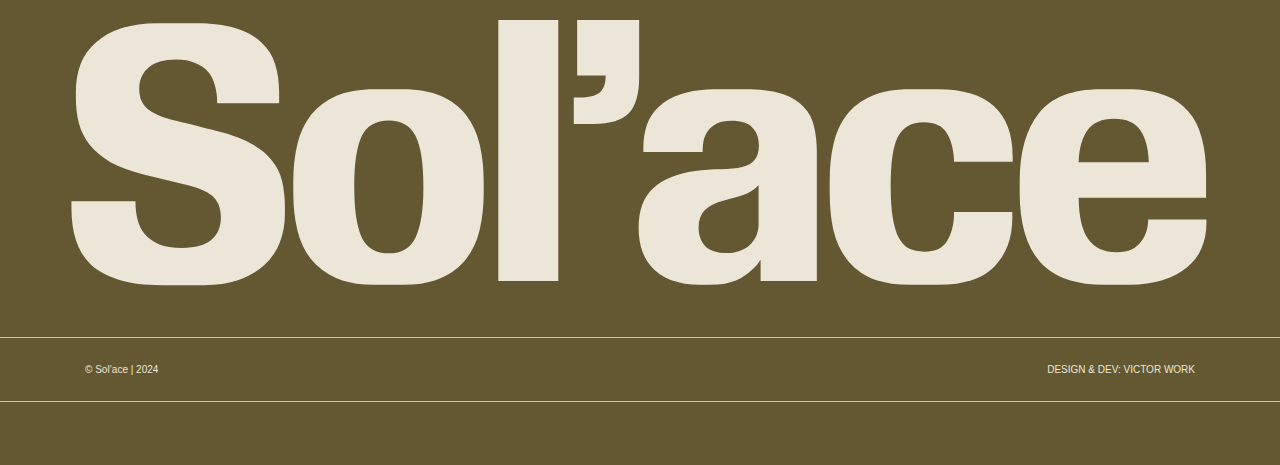
==== commit ccdf4768: "소스업뎃" ====
--- a/1차_프로젝트/02.구현소스/sub-lookbook.html
+++ b/1차_프로젝트/02.구현소스/sub-lookbook.html
@@ -198,11 +198,53 @@
         <!-- 컨텐츠 박스 -->
         <main class="lookbookInbox">
           <!-- 이미지 박스 -->
-          <a href="#" class="lookBox">
-            <!-- <img
+          <a href="#" class="lookBox1">
+            <img
               src="./images/lookbook/lookbook 1.jpg"
               alt="lookbook image 1"
-            /> -->
+            />
+          </a>
+          <a href="#" class="lookBox2">
+            <img
+              src="./images/lookbook/lookbook 2.jpg"
+              alt="lookbook image 2"
+            />
+          </a>
+          <a href="#" class="lookBox3">
+            <img
+              src="./images/lookbook/lookbook 3.png"
+              alt="lookbook image 3"
+            />
+          </a>
+          <a href="#" class="lookBox4">
+            <img
+              src="./images/lookbook/lookbook 4.jpg"
+              alt="lookbook image 4"
+            />
+          </a>
+          <a href="#" class="lookBox5">
+            <img
+              src="./images/lookbook/lookbook 5.jpg"
+              alt="lookbook image 5"
+            />
+          </a>
+          <a href="#" class="lookBox6">
+            <img
+              src="./images/lookbook/lookbook 6.jpg"
+              alt="lookbook image 6"
+            />
+          </a>
+          <a href="#" class="lookBox7">
+            <img
+              src="./images/lookbook/lookbook 7.png"
+              alt="lookbook image 7"
+            />
+          </a>
+          <a href="#" class="lookBox8">
+            <img
+              src="./images/lookbook/lookbook 8.jpg"
+              alt="lookbook image 8"
+            />
           </a>
         </main>
       </div>
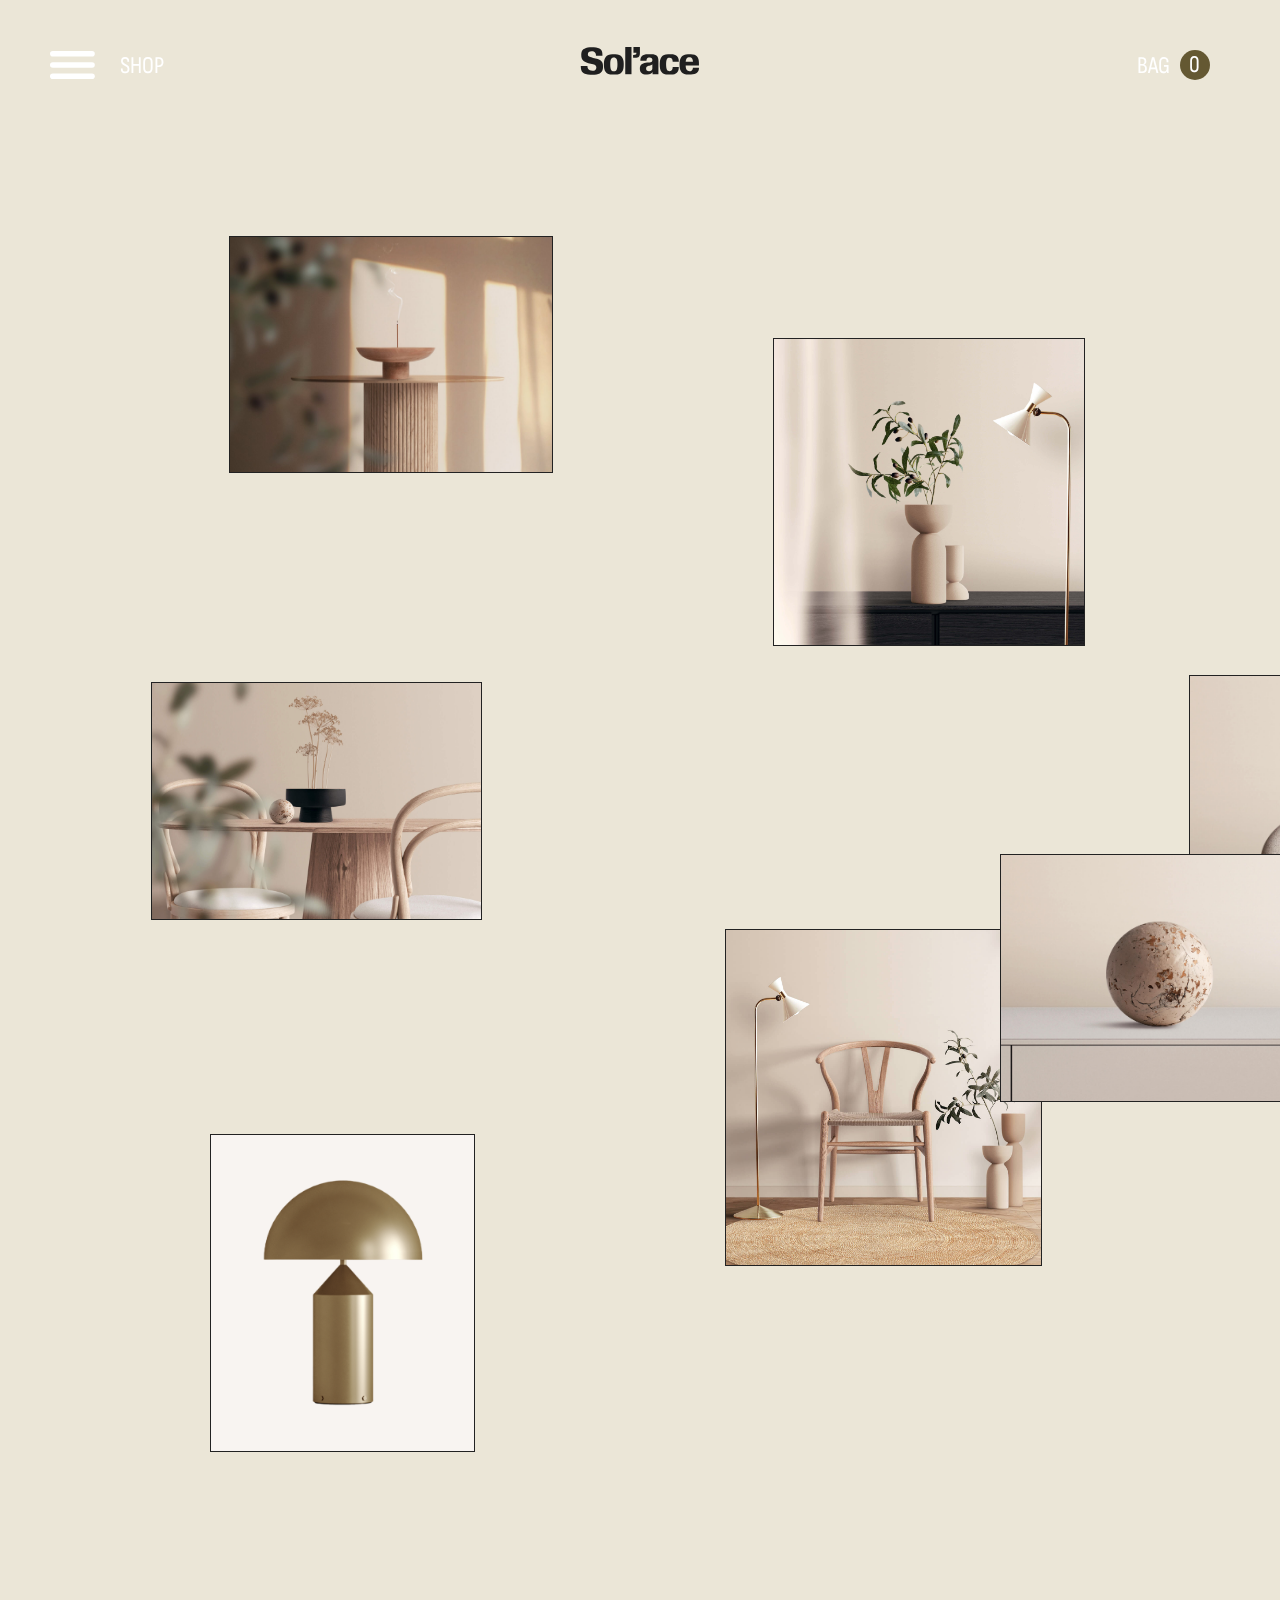
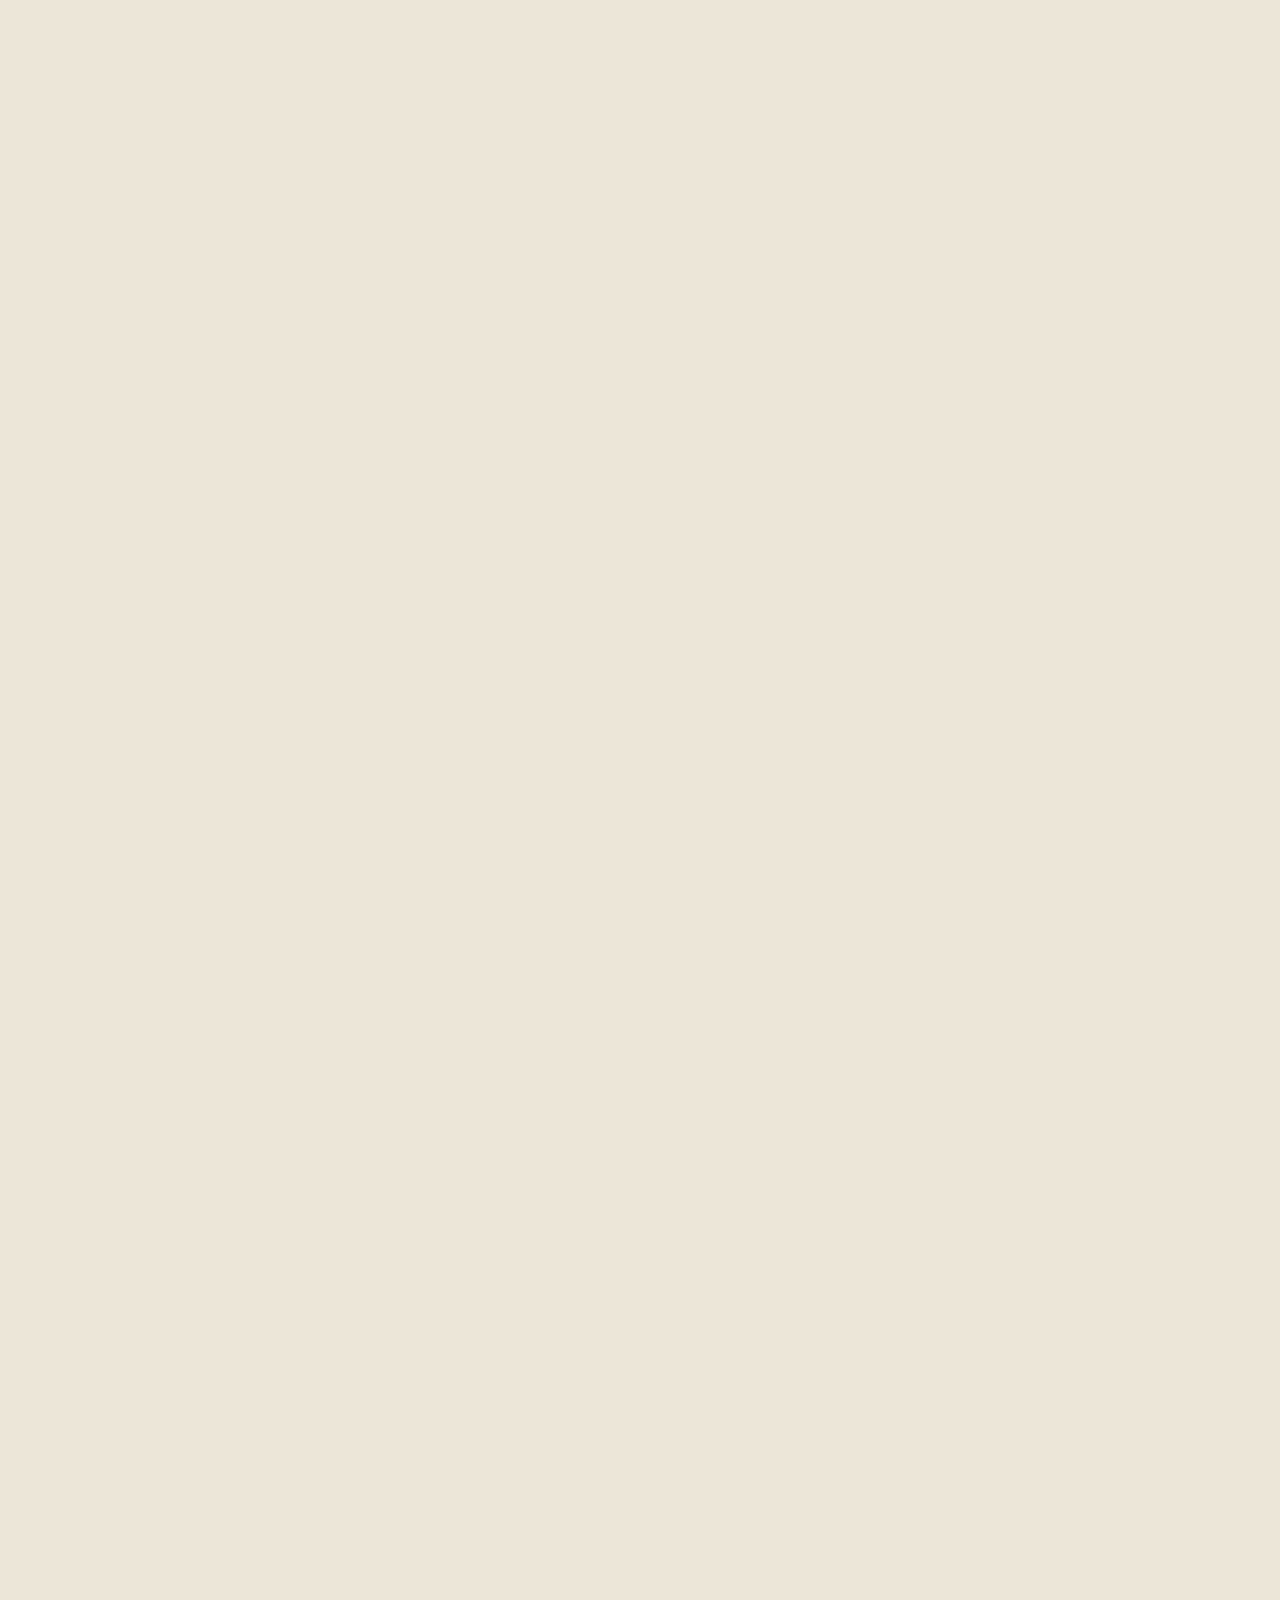
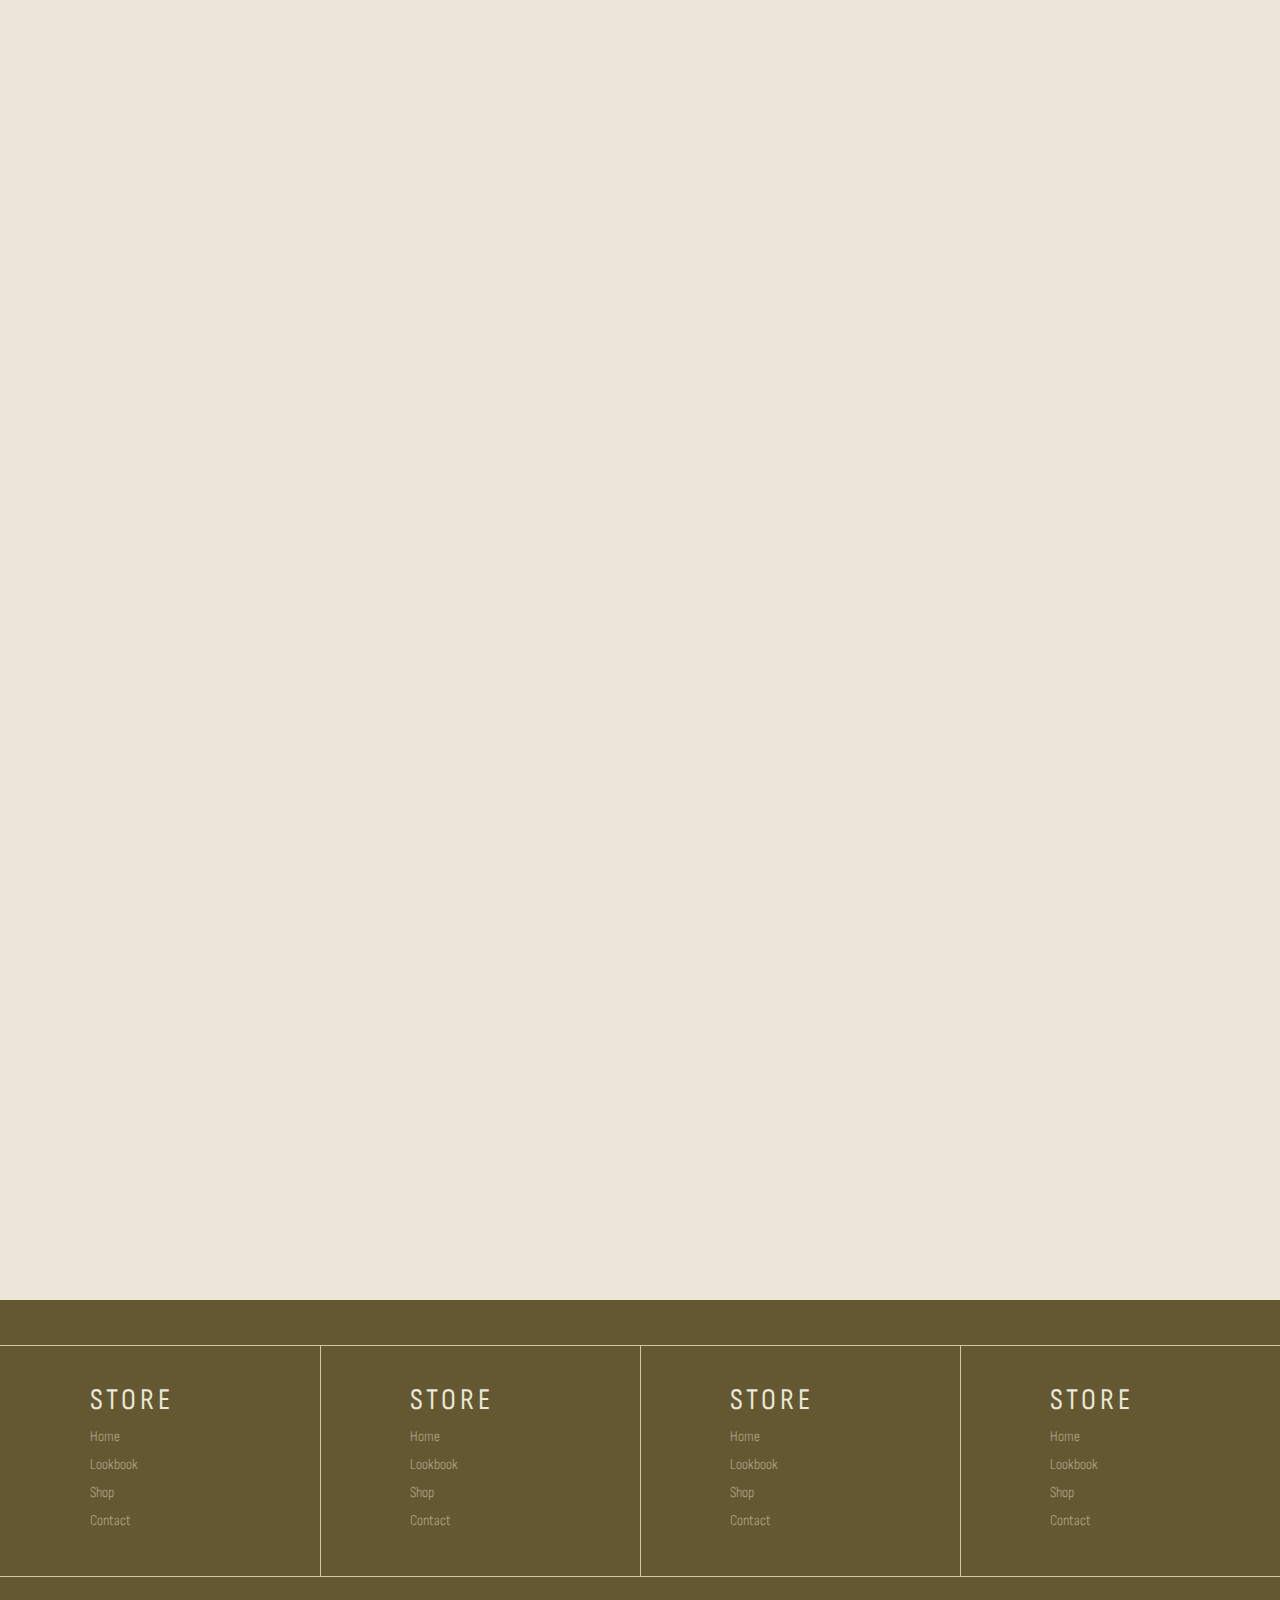
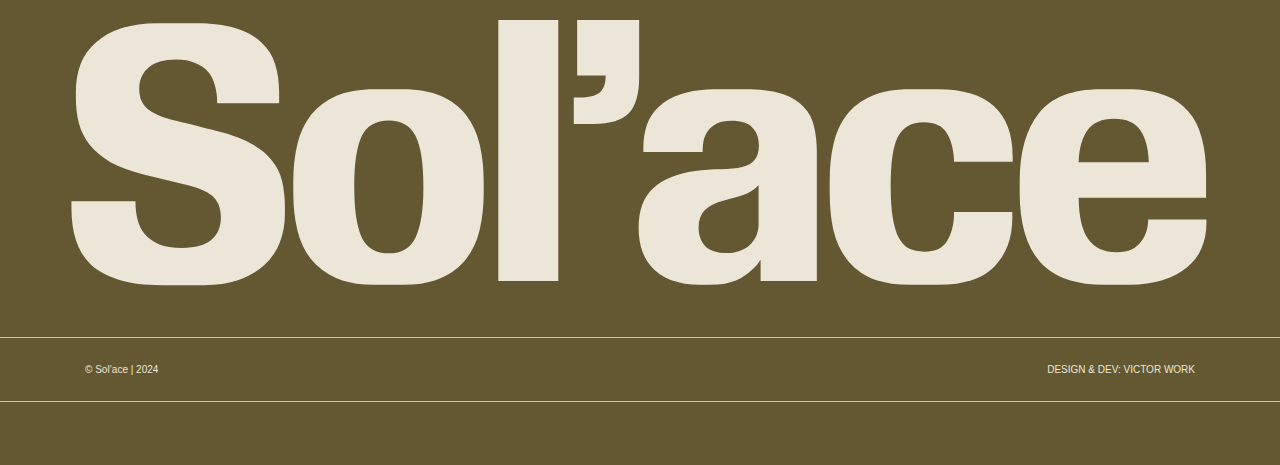
==== commit cf748e47: "ss" ====
--- a/1차_프로젝트/02.구현소스/sub-lookbook.html
+++ b/1차_프로젝트/02.구현소스/sub-lookbook.html
@@ -9,6 +9,13 @@
     <!-- 메인페이지 CSS 불러오기 -->
     <link rel="stylesheet" href="./css/main.css" />
     <link rel="mediaQuery" href="./css/query.css" />
+    <style>
+      .lookbookInbox a img {
+        width: 100%;
+        height: 100%;
+        object-fit: cover;
+      }
+    </style>
   </head>
   <body>
     <!-- 상단 고정 코딩구역 시작 -->
--- a/1차_프로젝트/02.구현소스/css/main.css
+++ b/1차_프로젝트/02.구현소스/css/main.css
@@ -79,18 +79,24 @@
   left: 50%;
   translate: -50% -50%;
   z-index: 9;
-  width: 59vw;
-  display: flex;
+  /* width: 59vw; */
+  /* display: flex;
   gap: 1.3vw;
   flex-wrap: wrap;
   align-items: center;
-  justify-content: center;
+  justify-content: center; */
   color: #fff;
   font-family: var(--font-title);
   font-size: min(8rem, 5vw);
   font-weight: 400;
   font-style: normal;
   letter-spacing: -0.4rem;
+  text-align: center;
+  white-space: nowrap;
+}
+.main-text br~span{
+  display: inline-block;
+  margin-top: 1.5vw;
 }
 
 /* SHOP ALL 버튼 */
@@ -125,10 +131,14 @@
   /* 이미지 부모박스 */
   position: absolute;
 }
+.imgbox img{
+  left: 50%;
+}
 .imgbox img:nth-child(1) {
   position: absolute;
   height: 25vh;
-  left: 4rem;
+  /* left: 4rem; */
+  translate: -31vw;
   top: 15rem;
   width: 23rem;
   object-fit: cover;
@@ -136,7 +146,8 @@
 .imgbox img:nth-child(2) {
   position: absolute;
   height: 35vh;
-  right: 80rem;
+  /* right: 80rem; */
+  translate: 18vw;
   top: 1rem;
   width: 33rem;
   object-fit: cover;
@@ -144,7 +155,8 @@
 .imgbox img:nth-child(3) {
   position: absolute;
   height: 30vh;
-  right: 0;
+  /* right: 0; */
+  translate: 26vw;
   top: 39rem;
   width: 20rem;
   object-fit: cover;
@@ -152,7 +164,8 @@
 .imgbox img:nth-child(4) {
   position: absolute;
   height: 39vh;
-  left: 90rem;
+  /* left: 90rem; */
+  translate: -27vw;
   top: 55rem;
   width: 35rem;
   object-fit: cover;
@@ -160,16 +173,17 @@
 .imgbox img:nth-child(5) {
   position: absolute;
   height: 39vh;
-  left: 1rem;
+  /* left: 1rem; */
+  translate: 1vw;
   top: 44rem;
   width: 41rem;
   object-fit: cover;
 }
 .imgbox img:nth-child(6) {
   position: absolute;
-
   height: 18vh;
-  right: 20rem;
+  /* right: 20rem; */
+  translate: -14vw;
   top: 20rem;
   width: 17rem;
   object-fit: cover;
@@ -188,7 +202,7 @@
   top: 50%;
   left: 50%;
   translate: -50% -100%;
-  font-size: 7rem;
+  font-size: min(7rem,3vw);
   width: 55vw;
   font-family: var(--font-title);
   font-weight: 600;
@@ -211,6 +225,8 @@
 
 /****************2. 추천제품 영역  *****************/
 .recommendBox {
+  display: flex;
+  flex-direction: row-reverse;
   /* 텍스트박스 부모자격 */
   position: relative;
   width: 100%;
@@ -219,9 +235,11 @@
   border-bottom: 1px solid #ebe6d7;
   box-sizing: border-box;
 }
+.recommendBox>div{
+  width: 50%;
+}
 /* 이미지 */
 .recImgbox {
-  width: 50%;
   height: 100vh;
   margin-left: auto;
 }
@@ -242,10 +260,9 @@
 /* 텍스트 */
 .recTextbox {
   display: flex;
-  position: absolute;
-  top: 0;
+  /* position: absolute;
+  top: 0; */
   padding: 0 0 14vw 11vw;
-  width: 50%;
   height: 100%;
   flex-wrap: wrap;
   flex-direction: column;
@@ -361,6 +378,7 @@
 }
 /* 위쪽 타이틀 */
 .upTitBox {
+  position: relative;
   border-top: 1px solid #ebe6d7;
   border-bottom: 1px solid #ebe6d7;
   width: 100%;
@@ -375,6 +393,14 @@
   letter-spacing: 0.5px;
   font-weight: 400;
   /* 질문 : 해당 CSS안에서 정 중앙에 선을 그을 수 있는 방법이 있을까요??????????????????????????? */
+}
+.upTitBox::before {
+  content: '';
+  position: absolute;
+  left: 50%;
+  height: 100%;
+  width: 1px;
+  background-color: rgba(255, 255, 255, 0.604);
 }
 .upTit1 {
   margin-left: 1vw;
@@ -683,34 +709,30 @@
   border-top: 1px solid #d1c7a3;
 }
 .subArtiContBox {
+  display: flex;
   width: 100%;
   height: 94.7%;
   /* Sub Article 부모박스 */
   position: relative;
 }
+.subArtiContBox > div {
+  flex: 1;
+}
+
 /* 서브기사 1 */
 /* 질문 : 선을 박스에 맞게 조정! , 포지션 위치관계에 대한 정리! */
 .subArti1 {
-  width: 33.3%;
   height: 100%;
   border-right: 1px solid #d1c7a3;
 }
 /* 서브기사 2 */
 .subArti2 {
-  width: 33.3%;
   height: 100%;
   border-right: 1px solid #d1c7a3;
-  position: absolute;
-  top: -1vh;
-  left: 33.3vw;
 }
 /* 서브기사 3 */
 .subArti3 {
-  width: 33.3%;
-  height: 100%;
-  position: absolute;
-  top: -1vh;
-  left: 66.6vw;
+  height: 100%;
 }
 .subimg {
   display: block;
@@ -840,7 +862,7 @@
   cursor: pointer;
   opacity: 1;
 } */
-.footcatInbox a::after {
+/* .footcatInbox a::after {
   content: "";
   display: block;
   position: absolute;
@@ -857,7 +879,7 @@
   width: 100%;
   margin-left: 0;
   transition: width 0.7s cubic-bezier(0.16, 1, 0.3, 1);
-}
+} */
 /* 하단 로고 */
 .footlogo-btn {
   overflow: hidden;
--- a/1차_프로젝트/02.구현소스/css/query.css
+++ b/1차_프로젝트/02.구현소스/css/query.css
@@ -1,3 +1,21 @@
+@charset "utf-8";
+
+
 @media screen and (max-width: 1200px) {
- /*  질문 ! : 미디어 쿼리의 흐름은 어떻게 진행하는 것이 좋을까요?  */
+    /*  질문 ! : 미디어 쿼리의 흐름은 어떻게 진행하는 것이 좋을까요?  */
+}
+@media screen and (max-width: 900px) {
+    .recom-box{
+        height: auto;
+    }
+    .main-text{
+        font-size: 8vw;
+    }
+    .recommendBox {
+       flex-direction: column;
+       height: auto;
+    }
+    .recommendBox>div{
+      width: 100%;
+    }
 }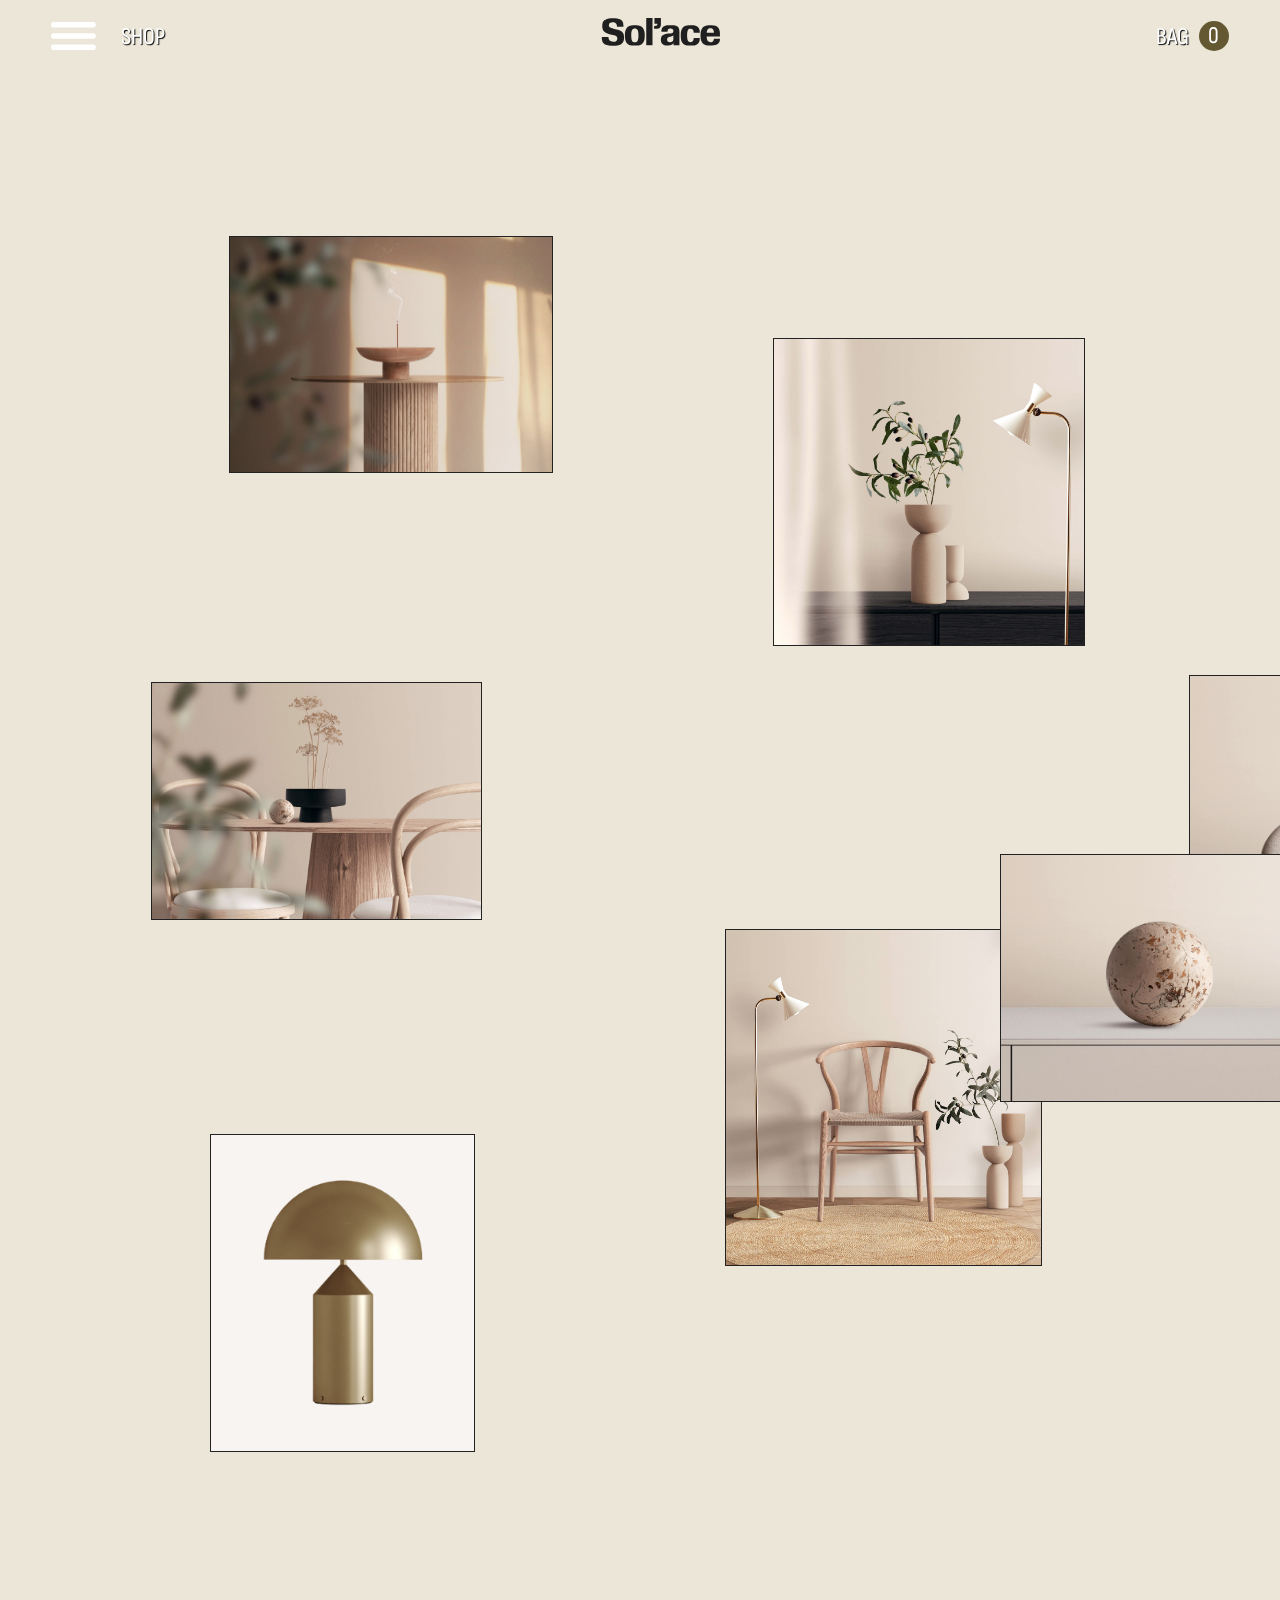
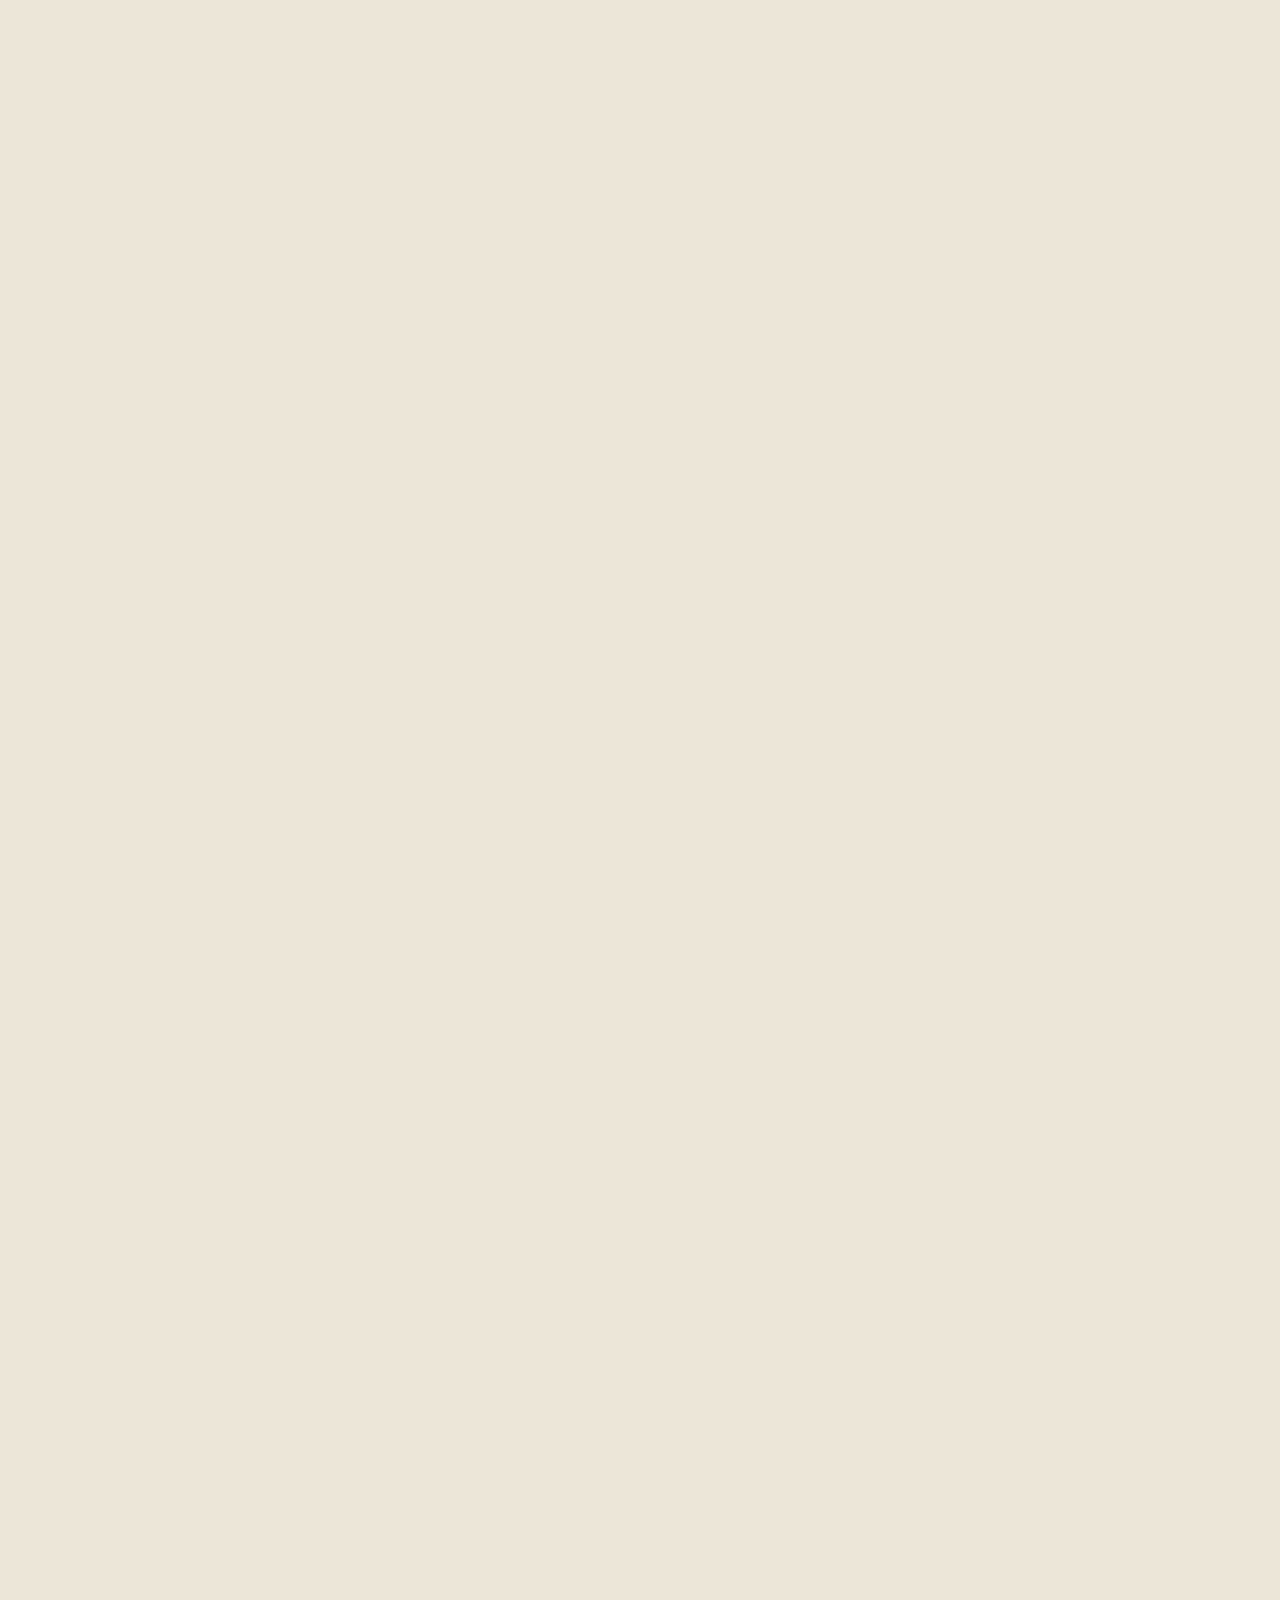
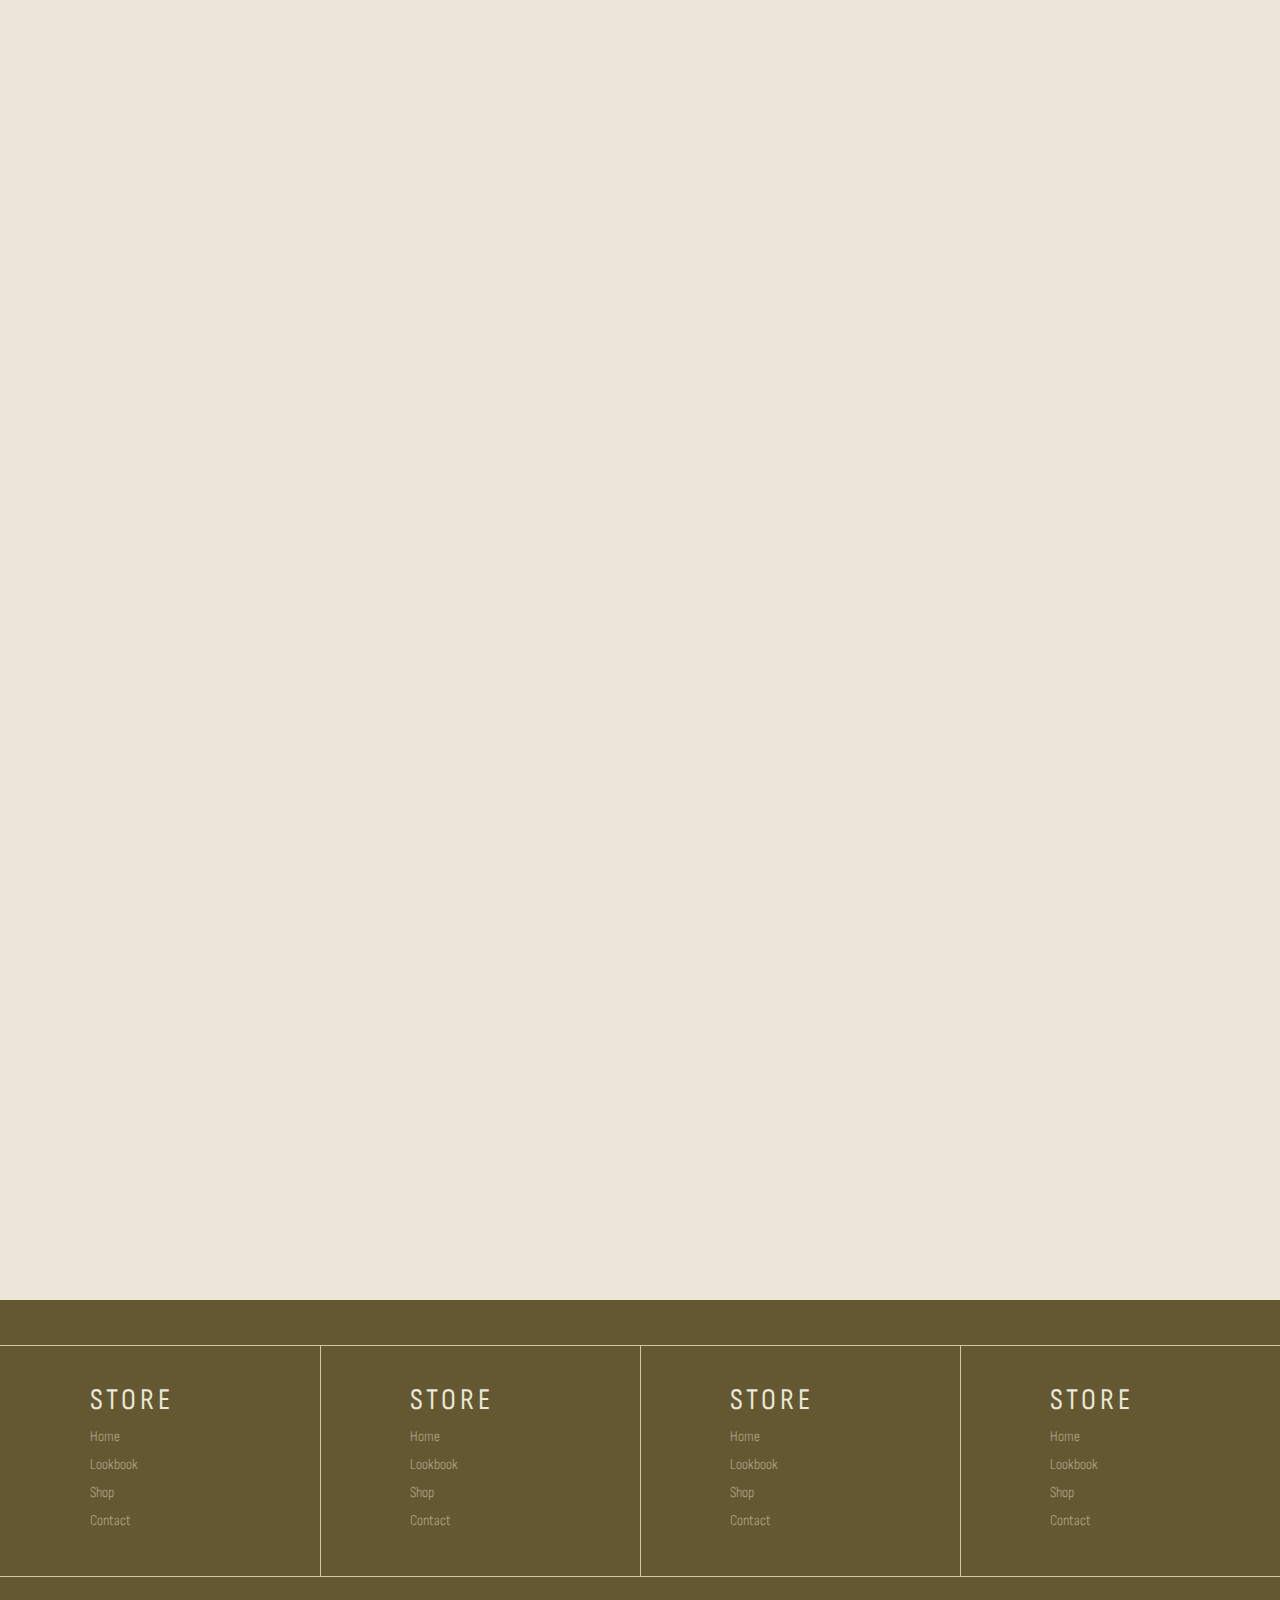
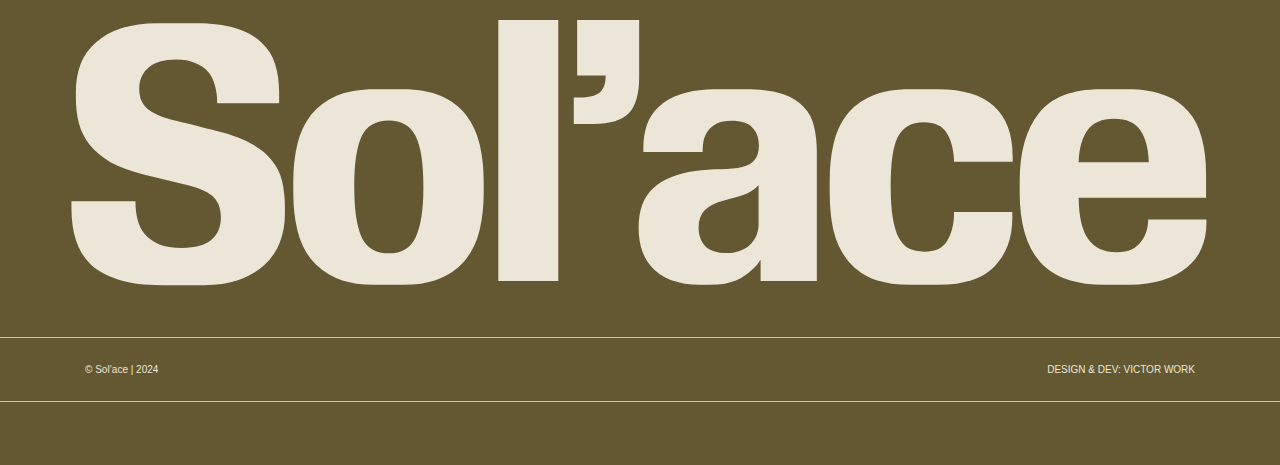
==== commit 1292a498: "소스 업뎃" ====
--- a/1차_프로젝트/02.구현소스/sub-lookbook.html
+++ b/1차_프로젝트/02.구현소스/sub-lookbook.html
@@ -6,16 +6,14 @@
     <title>Seamless Furnitures | SOL'ACE</title>
     <!-- 탭 아이콘 출력 -->
     <!-- <link rel="shortcut icon" href="./images/로고.png" type="image/x-icon"> -->
-    <!-- 메인페이지 CSS 불러오기 -->
-    <link rel="stylesheet" href="./css/main.css" />
-    <link rel="mediaQuery" href="./css/query.css" />
-    <style>
-      .lookbookInbox a img {
-        width: 100%;
-        height: 100%;
-        object-fit: cover;
-      }
-    </style>
+    <!-- 서브페이지-룩북 CSS 불러오기 -->
+    <link rel="stylesheet" href="./css/sub-lookbook.css" />
+    <link rel="stylesheet" href="./css/query.css" />
+    <!-- 제이쿼리 -->
+    <script src="./js/jquery-3.7.1.min.js"></script>
+    <script src="./js/jquery-ui.min.js"></script>
+
+    <script src="./js/main.js" defer></script>
   </head>
   <body>
     <!-- 상단 고정 코딩구역 시작 -->
@@ -36,7 +34,7 @@
     <div id="top-area">
       <header class="top-area inbox">
         <!-- 파티션박스 -->
-        <div class="cont-box">
+        <div class="lb cont-box">
           <!-- 1-1. 햄버거,SHOP버튼 영역 -->
           <div class="col-2">
             <!-- 햄버거,SHOP버튼 박스 -->
--- a/1차_프로젝트/02.구현소스/css/sub-lookbook.css
+++ b/1차_프로젝트/02.구현소스/css/sub-lookbook.css
@@ -0,0 +1,108 @@
+@charset "utf-8";
+
+/* 외부 CSS 불러오기 */
+/* 변수셋팅 CSS */
+@import url(./variables.css);
+/* 리셋 CSS */
+@import url(./reset.css);
+/* 상단영역 공통 CSS */
+@import url(./common.css);
+/* Core CSS */
+@import url(./core.css);
+
+.lookbookPage {
+  height: 500vh;
+}
+#cont-area {
+  width: 100%;
+  height: 100%;
+  background-color: #ebe6d7;
+}
+.lb.cont-box {
+  height: 90%;
+  display: flex;
+  justify-content: space-between;
+  padding: 0px 4%;
+}
+/* 룩북 이미지 공통 */
+.lookbookInbox a img {
+  width: 100%;
+  height: 100%;
+  object-fit: cover;
+}
+.lookbookInbox {
+  /* 이미지 부모박스 */
+  position: relative;
+}
+.lookBox1 {
+  position: absolute;
+  height: 23.526rem;
+  left: 22.94rem;
+  width: 32.125rem;
+  top: 23.562rem;
+  border: 1px solid;
+  overflow: hidden;
+}
+.lookBox2 {
+  position: absolute;
+  height: 30.576rem;
+  left: 77.25rem;
+  top: 33.783rem;
+  width: 31.003rem;
+  border: 1px solid;
+  overflow: hidden;
+}
+.lookBox3 {
+  position: absolute;
+  height: 32.662rem;
+  left: 145.011rem;
+  top: 19.562rem;
+  width: 28.015rem;
+  border: 1px solid;
+  overflow: hidden;
+}
+.lookBox4 {
+  position: absolute;
+  height: 35.418rem;
+  left: 118.936rem;
+  width: 33.43rem;
+  top: 67.505rem;
+  border: 1px solid;
+  overflow: hidden;
+}
+.lookBox5 {
+  position: absolute;
+  height: 23.575rem;
+  left: 15.1rem;
+  top: 68.2rem;
+  width: 32.918rem;
+  border: 1px solid;
+  overflow: hidden;
+}
+.lookBox6 {
+  position: absolute;
+  height: 33.418rem;
+  left: 72.549rem;
+  top: 92.941rem;
+  width: 31.43rem;
+  border: 1px solid;
+  overflow: hidden;
+}
+.lookBox7 {
+  position: absolute;
+  height: 31.576rem;
+  left: 21.002rem;
+  top: 113.4rem;
+  width: 26.344rem;
+  border: 1px solid;
+  overflow: hidden;
+}
+.lookBox8 {
+  position: absolute;
+  height: 24.575rem;
+  left: 100rem;
+  top: 85.4rem;
+  width: 31.843rem;
+  border: 1px solid;
+  overflow: hidden;
+}
--- a/1차_프로젝트/02.구현소스/css/query.css
+++ b/1차_프로젝트/02.구현소스/css/query.css
@@ -1,21 +1,93 @@
 @charset "utf-8";
 
-
+@media screen and (max-width: 1400px) {
+  .imgbox img:nth-child(3) {
+    display: none;
+  }
+}
+@media screen and (max-width: 1400px) {
+  .imgbox img:nth-child(4) {
+    translate: 14vw;
+  }
+}
 @media screen and (max-width: 1200px) {
-    /*  질문 ! : 미디어 쿼리의 흐름은 어떻게 진행하는 것이 좋을까요?  */
-}
-@media screen and (max-width: 900px) {
-    .recom-box{
-        height: auto;
+  .shopAbtn {
+    top: 65%;
+  }
+  .imgbox img:nth-child(6) {
+    display: none;
+  }
+  .imgbox img:nth-child(2) {
+    translate: 2vw 3vh;
+  }
+  @media screen and (max-width: 1100px) {
+    .imgbox img:nth-child(4) {
+      display: none;
     }
-    .main-text{
-        font-size: 8vw;
+    .imgbox img:nth-child(5) {
+      translate: -27vw 7vh;
+    }
+  }
+  @media screen and (max-width: 1000px) {
+    .shopAbtn {
+      top: 65%;
+    }
+  }
+  @media screen and (max-width: 900px) {
+    .recom-box {
+      height: auto;
+    }
+    .main-text {
+      font-size: 7vw;
+      letter-spacing: -1px;
     }
     .recommendBox {
-       flex-direction: column;
-       height: auto;
+      flex-direction: column;
+      height: auto;
     }
-    .recommendBox>div{
-      width: 100%;
+    .recommendBox > div {
+      width: 56vw;
+      height: 45vw;
     }
-}+    .bagNbtn,
+    .shopbtn {
+      display: none;
+    }
+    .recTextbox {
+      padding: 0px 0 7vw 14vw;
+      box-sizing: none;
+    }
+    .viewbtn {
+        font-size: 2.3vw;
+    }
+    .productName {
+        font-size: 5.4vw;
+    }
+  }
+  @media screen and (max-width: 700px) {
+    .mainTxt {
+      font-size: 9vw;
+      width: 85vw;
+    }
+    .subTxt {
+      font-size: 2.5vw;
+      width: 80vw;
+    }
+  }
+
+  @media screen and (max-width: 600px) {
+    .left-menu ul {
+      gap: 1.5rem;
+      padding: 0px 1.5rem;
+    }
+    .hamShop-box {
+      height: 11rem;
+    }
+    .main-text {
+      top: 46%;
+    }
+    .shopAbtn {
+      top: 65%;
+    }
+  }
+}
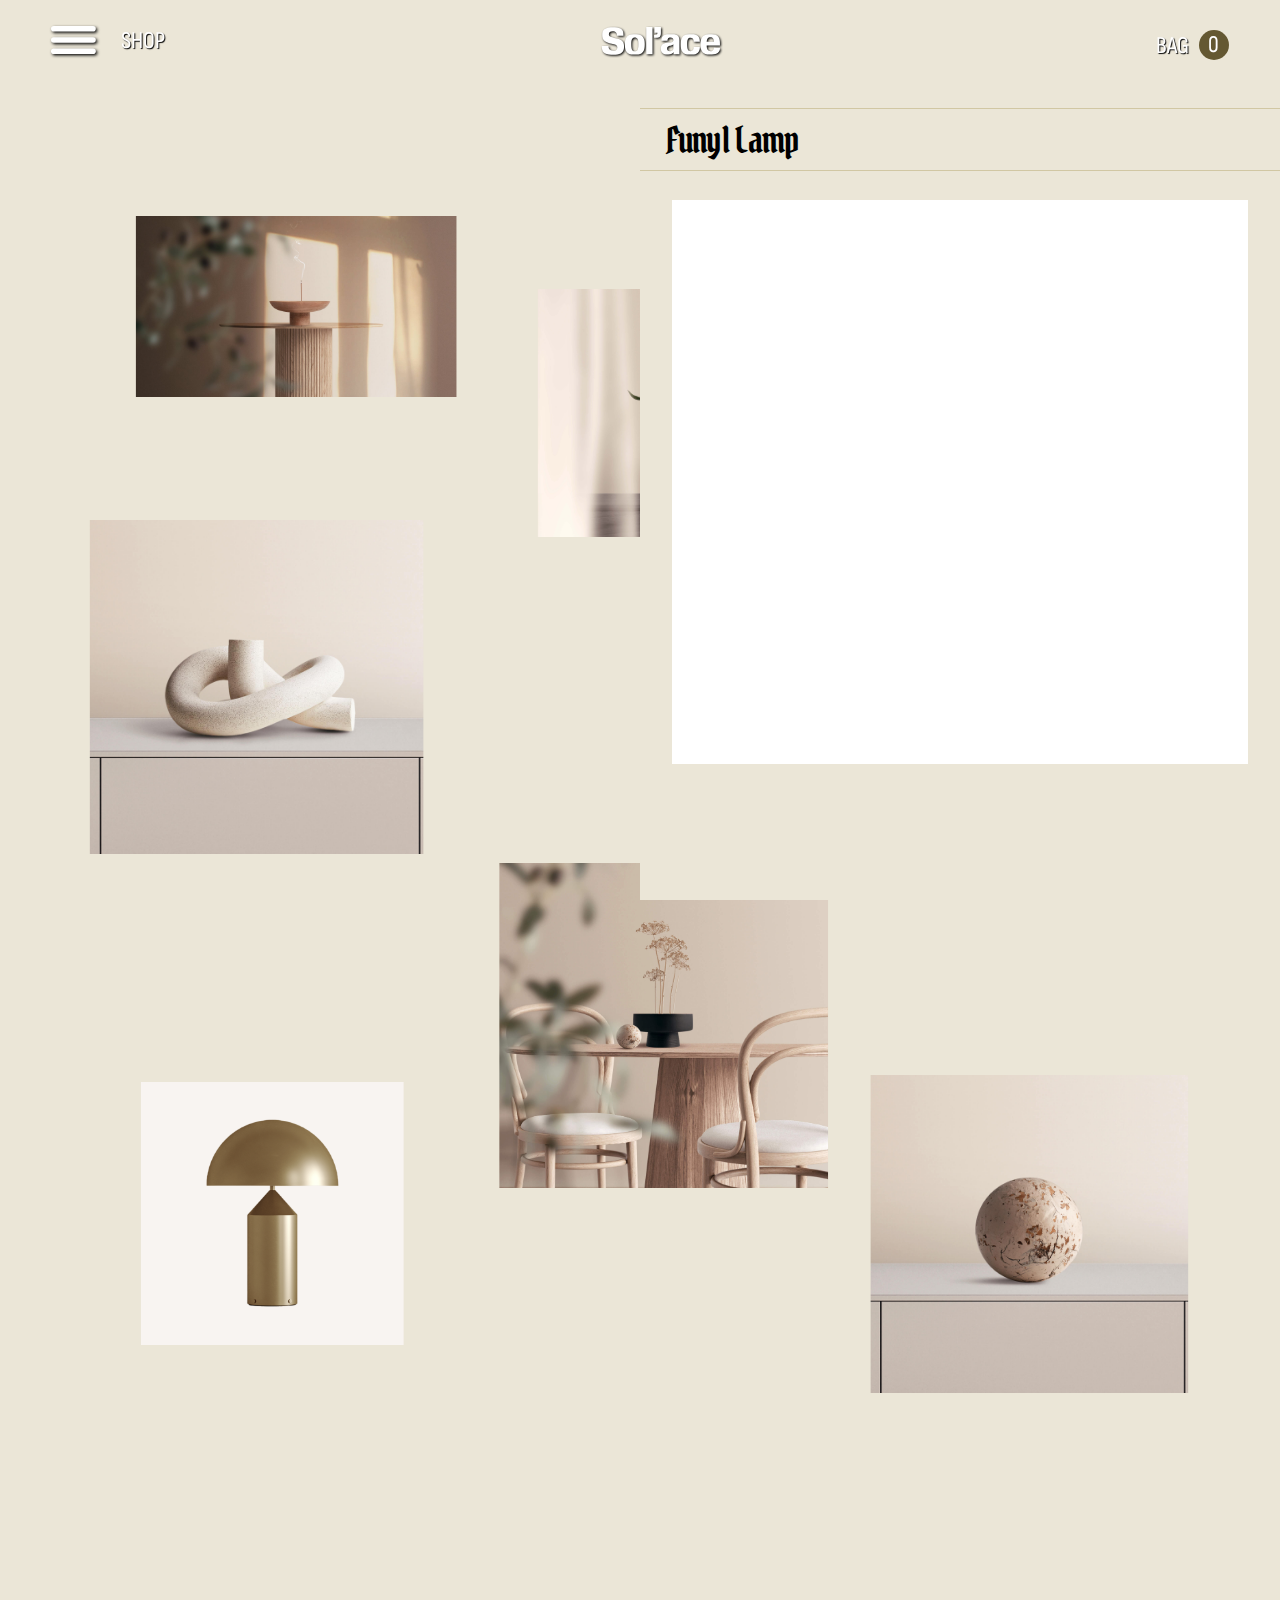
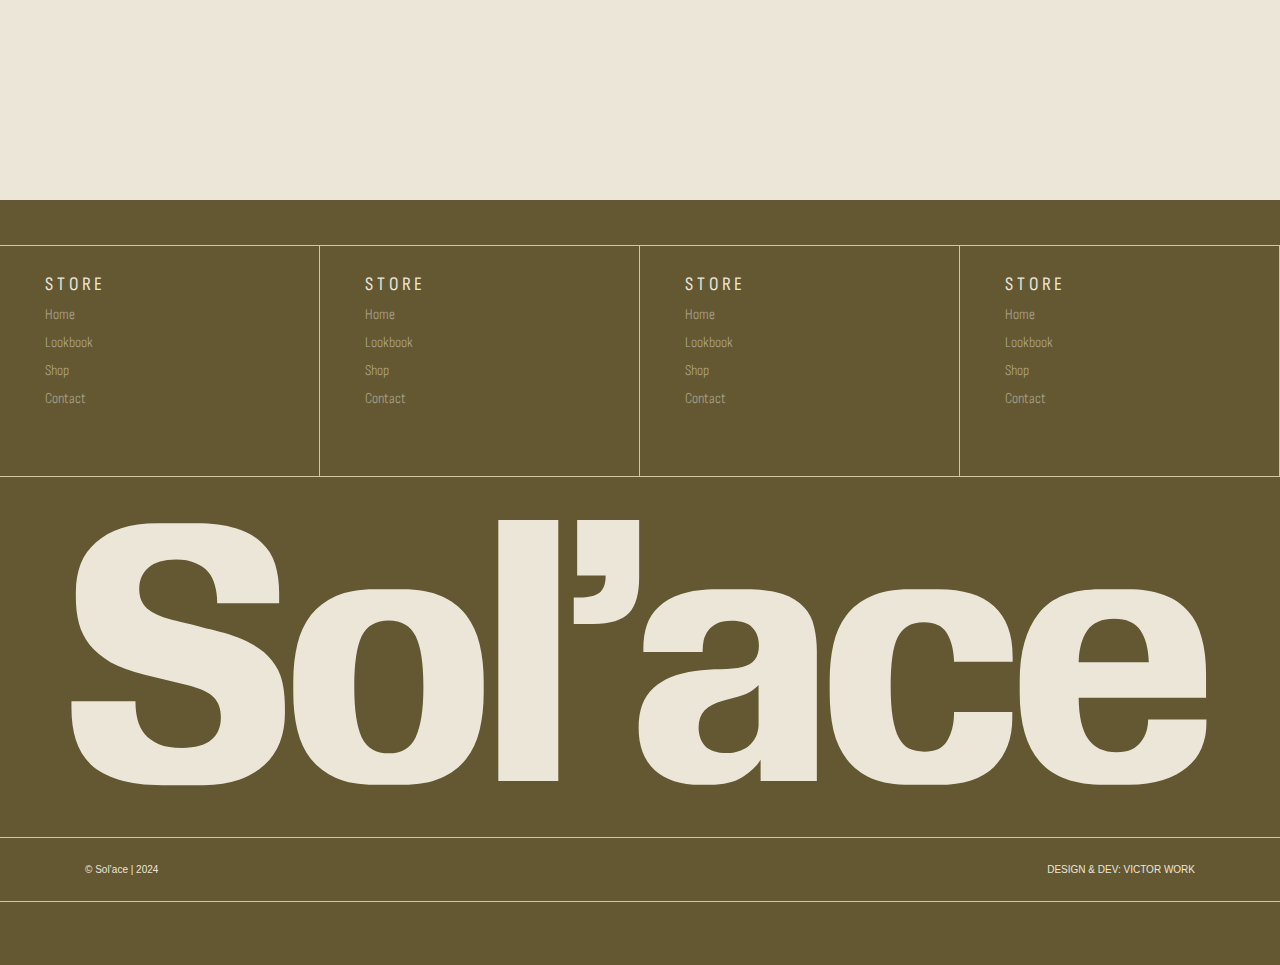
==== commit c08feb52: "소스 업뎃" ====
--- a/1차_프로젝트/02.구현소스/sub-lookbook.html
+++ b/1차_프로젝트/02.구현소스/sub-lookbook.html
@@ -27,6 +27,22 @@
         <span class="minisummary">ORDER SUMMARY</span>
         <span class="miniempty">YOUR BAG IS EMPTY</span>
         <span class="conshop">CONTINUE SHOPPING</span>
+        <span class="close">CLOSE</span>
+      </div>
+    </div>
+    <!-- LOOBOOK 서브메뉴 -->
+    <div class="lbsmenu">
+      <!-- LOOBOOK 서브메뉴 박스 -->
+      <div class="lbsmenu-box">
+        <span class="lbsmenu-tit">Funyl Lamp</span>
+        <div class="smenu-imgBackbox">
+        <a href="#" class="lbsmenu-imgbox">
+          <!-- <img src="./images/lookbook/lookbook 1.jpg" alt="lookbook 1"> -->
+        </a>
+      </div>
+        <!-- <span class="lbsmenu-desc">CONTINUE SHOPPING</span>
+        <span class="lbsmenu-seebtn">CONTINUE SHOPPING</span>
+        <span class="lb-close">CLOSE</span> -->
       </div>
     </div>
 
@@ -63,7 +79,7 @@
                     </li>
                     <!-- 서브메뉴 -->
                     <aside class="smenu">
-                      <div class="inbox">
+                      <div class="inbox uline">
                         <dl>
                           <dt>SOL'ACE</dt>
                           <dd>
@@ -130,38 +146,39 @@
                   <!-- 로고 버튼 -->
                   <a href="#" class="logo-btn">
                     <svg
-                      width="100%"
-                      viewBox="0 0 51 13"
-                      fill="none"
-                      xmlns="http://www.w3.org/2000/svg"
+                    width="100%"
+                    viewBox="0 0 51 13"
+                    fill="none"
+                    xmlns="http://www.w3.org/2000/svg"
+                    style="filter: drop-shadow(1px 1px 1px black);"
                     >
                       <path
                         d="M5.86496 0.579688C6.55496 0.579688 7.13496 0.654687 7.60496 0.804687C8.07496 0.944687 8.44996 1.14969 8.72996 1.41969C9.01996 1.67969 9.22496 1.99969 9.34496 2.37969C9.46496 2.75969 9.52496 3.18969 9.52496 3.66969V4.11969H6.77996V4.05969C6.77996 3.78969 6.74496 3.53969 6.67496 3.30969C6.61496 3.07969 6.51496 2.88469 6.37496 2.72469C6.23496 2.55469 6.04496 2.42469 5.80496 2.33469C5.57496 2.23469 5.29496 2.18469 4.96496 2.18469C4.42496 2.18469 4.01496 2.30469 3.73496 2.54469C3.46496 2.77469 3.32996 3.08969 3.32996 3.48969C3.32996 3.85969 3.44996 4.14969 3.68996 4.35969C3.93996 4.55969 4.27496 4.71469 4.69496 4.82469C4.78496 4.84469 4.91496 4.87969 5.08496 4.92969C5.26496 4.96969 5.45496 5.01469 5.65496 5.06469C5.85496 5.11469 6.04496 5.16469 6.22496 5.21469C6.41496 5.25469 6.55496 5.28969 6.64496 5.31969C7.30496 5.47969 7.83996 5.66969 8.24996 5.88969C8.65996 6.10969 8.97496 6.35969 9.19496 6.63969C9.42496 6.91969 9.57996 7.23469 9.65996 7.58469C9.73996 7.93469 9.77996 8.31969 9.77996 8.73969V9.02469C9.77996 9.47469 9.70496 9.89469 9.55496 10.2847C9.40496 10.6647 9.17996 10.9947 8.87996 11.2747C8.57996 11.5547 8.20496 11.7747 7.75496 11.9347C7.30496 12.0947 6.77996 12.1747 6.17996 12.1747H4.34996C3.57996 12.1747 2.93996 12.0947 2.42996 11.9347C1.91996 11.7747 1.50496 11.5497 1.18496 11.2597C0.874956 10.9597 0.654956 10.5997 0.524956 10.1797C0.394956 9.75969 0.329956 9.28469 0.329956 8.75469V8.45469H3.16496V8.51469C3.16496 8.77469 3.19496 9.02469 3.25496 9.26469C3.31496 9.50469 3.41996 9.71969 3.56996 9.90969C3.71996 10.0897 3.92996 10.2397 4.19996 10.3597C4.46996 10.4697 4.81496 10.5247 5.23496 10.5247C5.81496 10.5247 6.24496 10.4047 6.52496 10.1647C6.80496 9.92469 6.94496 9.59469 6.94496 9.17469C6.94496 8.80469 6.84496 8.51469 6.64496 8.30469C6.44496 8.08469 6.07496 7.90469 5.53496 7.76469L3.56996 7.28469C2.95996 7.13469 2.45496 6.94969 2.05496 6.72969C1.66496 6.49969 1.35496 6.23969 1.12496 5.94969C0.904956 5.65969 0.749956 5.34469 0.659956 5.00469C0.569956 4.65469 0.524956 4.27469 0.524956 3.86469V3.60969C0.524956 3.15969 0.594956 2.74969 0.734956 2.37969C0.884956 2.00969 1.10996 1.69469 1.40996 1.43469C1.70996 1.16469 2.08496 0.954688 2.53496 0.804687C2.98496 0.654687 3.51496 0.579688 4.12496 0.579688H5.86496Z"
-                        fill="rgb(31 31 31)"
+                        fill="#fff"
                       ></path>
                       <path
                         d="M18.5806 8.07969C18.5806 8.67969 18.5206 9.22969 18.4006 9.72969C18.2806 10.2297 18.0806 10.6597 17.8006 11.0197C17.5206 11.3797 17.1506 11.6597 16.6906 11.8597C16.2406 12.0597 15.6806 12.1597 15.0106 12.1597H13.7506C13.0706 12.1597 12.5006 12.0597 12.0406 11.8597C11.5906 11.6597 11.2206 11.3797 10.9306 11.0197C10.6506 10.6597 10.4506 10.2297 10.3306 9.72969C10.2106 9.22969 10.1506 8.67969 10.1506 8.07969V7.58469C10.1506 6.98469 10.2106 6.43469 10.3306 5.93469C10.4506 5.43469 10.6506 5.00469 10.9306 4.64469C11.2206 4.28469 11.5906 4.00469 12.0406 3.80469C12.5006 3.60469 13.0706 3.50469 13.7506 3.50469H15.0106C15.6806 3.50469 16.2406 3.60469 16.6906 3.80469C17.1506 4.00469 17.5206 4.28469 17.8006 4.64469C18.0806 5.00469 18.2806 5.43469 18.4006 5.93469C18.5206 6.43469 18.5806 6.98469 18.5806 7.58469V8.07969ZM15.9106 7.77969C15.9106 6.76969 15.7956 6.03469 15.5656 5.57469C15.3356 5.11469 14.9406 4.88469 14.3806 4.88469C13.8106 4.88469 13.4106 5.11469 13.1806 5.57469C12.9606 6.03469 12.8506 6.76969 12.8506 7.77969V7.85469C12.8506 8.84469 12.9606 9.57969 13.1806 10.0597C13.4106 10.5297 13.8106 10.7647 14.3806 10.7647C14.9406 10.7647 15.3356 10.5297 15.5656 10.0597C15.7956 9.57969 15.9106 8.84469 15.9106 7.85469V7.77969Z"
-                        fill="rgb(31 31 31)"
+                        fill="#fff"
                       ></path>
                       <path
                         d="M19.2277 0.429688H21.8827V11.9947H19.2277V0.429688Z"
-                        fill="rgb(31 31 31)"
+                        fill="#fff"
                       ></path>
                       <path
                         d="M22.5675 5.03473V3.86473H22.8075C23.2275 3.86473 23.5275 3.79473 23.7075 3.65473C23.8875 3.50473 23.9775 3.26473 23.9775 2.93473V2.88973H22.7175V0.429728H25.4625V2.97973C25.4625 3.70973 25.3125 4.23473 25.0125 4.55473C24.7125 4.87473 24.1875 5.03473 23.4375 5.03473H22.5675Z"
-                        fill="rgb(31 31 31)"
+                        fill="#fff"
                       ></path>
                       <path
                         d="M30.8391 11.9947V11.0497C30.6691 11.3297 30.4041 11.5847 30.0441 11.8147C29.6841 12.0447 29.1991 12.1597 28.5891 12.1597H28.1841C27.3041 12.1597 26.6241 11.9397 26.1441 11.4997C25.6741 11.0597 25.4391 10.4397 25.4391 9.63969C25.4391 8.85969 25.6541 8.27469 26.0841 7.88469C26.5141 7.48469 27.1341 7.22969 27.9441 7.11969C28.3141 7.06969 28.6891 7.04469 29.0691 7.04469C29.4491 7.03469 29.7691 6.99969 30.0291 6.93969C30.5191 6.83969 30.7641 6.52469 30.7641 5.99469C30.7641 5.65469 30.6691 5.38969 30.4791 5.19969C30.2991 4.99969 29.9841 4.89969 29.5341 4.89969C29.2741 4.89969 29.0641 4.93969 28.9041 5.01969C28.7441 5.09969 28.6141 5.20469 28.5141 5.33469C28.4241 5.45469 28.3591 5.59469 28.3191 5.75469C28.2891 5.90469 28.2741 6.04969 28.2741 6.18969V6.27969H25.6491V6.08469C25.6491 5.73469 25.6991 5.40469 25.7991 5.09469C25.8991 4.78469 26.0741 4.51469 26.3241 4.28469C26.5741 4.04469 26.9091 3.85469 27.3291 3.71469C27.7491 3.57469 28.2791 3.50469 28.9191 3.50469H30.2241C30.8841 3.50469 31.4141 3.57469 31.8141 3.71469C32.2241 3.85469 32.5391 4.04969 32.7591 4.29969C32.9891 4.53969 33.1391 4.82969 33.2091 5.16969C33.2891 5.49969 33.3291 5.85969 33.3291 6.24969V11.9947H30.8391ZM30.2991 8.07969C30.1591 8.14969 29.9891 8.21469 29.7891 8.27469C29.5991 8.32469 29.3941 8.37969 29.1741 8.43969C28.8241 8.52969 28.5541 8.66969 28.3641 8.85969C28.1841 9.04969 28.0941 9.30469 28.0941 9.62469C28.0941 9.95469 28.1891 10.2247 28.3791 10.4347C28.5791 10.6447 28.9041 10.7497 29.3541 10.7497C29.7241 10.7497 30.0441 10.6447 30.3141 10.4347C30.5841 10.2147 30.7291 9.91469 30.7491 9.53469V7.73469C30.6391 7.86469 30.4891 7.97969 30.2991 8.07969Z"
-                        fill="rgb(31 31 31)"
+                        fill="#fff"
                       ></path>
                       <path
                         d="M37.4675 12.1597C36.7875 12.1597 36.2175 12.0647 35.7575 11.8747C35.3075 11.6747 34.9425 11.3947 34.6625 11.0347C34.3825 10.6747 34.1825 10.2447 34.0625 9.74469C33.9525 9.24469 33.8975 8.68469 33.8975 8.06469V7.53969C33.8975 6.95969 33.9525 6.42469 34.0625 5.93469C34.1725 5.44469 34.3625 5.01969 34.6325 4.65969C34.9025 4.29969 35.2625 4.01969 35.7125 3.81969C36.1725 3.60969 36.7475 3.50469 37.4375 3.50469H38.7125C39.8025 3.50469 40.6225 3.75469 41.1725 4.25469C41.7225 4.74469 41.9975 5.48969 41.9975 6.48969V6.71469H39.4025V6.66969C39.3825 6.14969 39.2725 5.73469 39.0725 5.42469C38.8825 5.11469 38.5475 4.95969 38.0675 4.95969C37.7875 4.95969 37.5525 5.01469 37.3625 5.12469C37.1825 5.22469 37.0325 5.38969 36.9125 5.61969C36.8025 5.83969 36.7225 6.12969 36.6725 6.48969C36.6225 6.83969 36.5975 7.26969 36.5975 7.77969V7.80969C36.5975 8.34969 36.6275 8.80469 36.6875 9.17469C36.7475 9.54469 36.8375 9.84469 36.9575 10.0747C37.0775 10.2947 37.2275 10.4547 37.4075 10.5547C37.5975 10.6447 37.8225 10.6897 38.0825 10.6897C38.5625 10.6897 38.8975 10.5347 39.0875 10.2247C39.2875 9.91469 39.3925 9.51469 39.4025 9.02469V8.93469H41.9825V9.20469C41.9825 10.1047 41.7125 10.8247 41.1725 11.3647C40.6325 11.8947 39.8125 12.1597 38.7125 12.1597H37.4675Z"
-                        fill="rgb(31 31 31)"
+                        fill="#fff"
                       ></path>
                       <path
                         d="M46.5998 10.7197C46.8698 10.7197 47.0898 10.6797 47.2598 10.5997C47.4398 10.5097 47.5798 10.3947 47.6798 10.2547C47.7898 10.1147 47.8698 9.95969 47.9198 9.78969C47.9698 9.61969 47.9948 9.44969 47.9948 9.27969V9.26469H50.5748V9.45969C50.5748 9.83969 50.5048 10.1947 50.3648 10.5247C50.2248 10.8547 50.0098 11.1397 49.7198 11.3797C49.4398 11.6197 49.0848 11.8097 48.6548 11.9497C48.2248 12.0897 47.7248 12.1597 47.1548 12.1597H46.0598C44.7498 12.1597 43.7948 11.8147 43.1948 11.1247C42.6048 10.4347 42.3098 9.41969 42.3098 8.07969V7.55469C42.3098 6.27469 42.5898 5.27969 43.1498 4.56969C43.7198 3.85969 44.6298 3.50469 45.8798 3.50469H47.0948C47.7248 3.50469 48.2598 3.58969 48.6998 3.75969C49.1398 3.91969 49.4948 4.15969 49.7648 4.47969C50.0448 4.78969 50.2448 5.17969 50.3648 5.64969C50.4948 6.10969 50.5598 6.64469 50.5598 7.25469V8.30469H44.9198C44.9298 9.13469 45.0698 9.74469 45.3398 10.1347C45.6098 10.5247 46.0298 10.7197 46.5998 10.7197ZM46.4948 4.80969C45.9448 4.80969 45.5498 4.97969 45.3098 5.31969C45.0698 5.64969 44.9398 6.11969 44.9198 6.72969H48.0248C48.0048 6.11969 47.8798 5.64969 47.6498 5.31969C47.4198 4.97969 47.0348 4.80969 46.4948 4.80969Z"
-                        fill="rgb(31 31 31)"
+                        fill="#fff"
                       ></path>
                     </svg>
                   </a>
@@ -193,7 +210,7 @@
         </div>
       </header>
     </div>
-
+    <div class="topBdbox"></div>
     <!-- 상단 고정 코딩구역 종료  -->
     <!-- 2. 룩북 영역 -->
     <section class="lookbookPage">
@@ -263,7 +280,7 @@
         <!-- 공간박스 -->
         <div class="footSpaceBox"></div>
         <!-- 하단 카테고리 -->
-        <div class="footcatBox">
+        <div class="footcatBox uline color2">
           <div class="footFirst">
             <ul class="footcatInbox">
               <li>
--- a/1차_프로젝트/02.구현소스/css/sub-lookbook.css
+++ b/1차_프로젝트/02.구현소스/css/sub-lookbook.css
@@ -10,8 +10,68 @@
 /* Core CSS */
 @import url(./core.css);
 
+/* .topBdbox{
+    position: fixed;
+    border-bottom: 1px solid #d1c7a3;
+    opacity: 0.5;
+    width: 100%;
+    height: 9vh;
+    z-index: 999;
+} */
+
+/***************** 고정 코딩구역 *****************/
+.lbsmenu {
+  display: flex;
+  z-index: 99;
+  position: fixed;
+  justify-content: flex-end;
+  top: 0;
+  left: 0;
+  width: 100%;
+}
+.lbsmenu-box {
+  display: flex;
+  width: 50%;
+  height: 100vh;
+  background-color: #ebe6d7;
+  flex-direction: column;
+}
+.lbsmenu-tit {
+  display: flex;
+  width: 100%;
+  height: 7vh;
+  margin-top: 12vh;
+  box-sizing: border-box;
+  padding-left: 2vw;
+  border-top: 1px solid #d1c7a3;
+  border-bottom: 1px solid #d1c7a3;
+  align-items: center;
+  font-family: var(--font-article);
+  font-size: min(3.6rem, 3.6rem);
+  letter-spacing: -0.7px;
+  font-weight: 200;
+}
+
+.smenu-imgBackbox {
+  display: flex;
+  justify-content: center;
+  height: 44vw;
+}
+.lbsmenu-imgbox {
+  width: 90%;
+  height: 100%;
+  display: flex;
+  margin: 2.3vw;
+  padding: 2.5vw;
+  box-sizing: border-box;
+  overflow: hidden;
+  background-color: #fff;
+}
+
+/**************** 고정 코딩 끝 *******************/
+
 .lookbookPage {
-  height: 500vh;
+  height: auto;
 }
 #cont-area {
   width: 100%;
@@ -29,80 +89,101 @@
   width: 100%;
   height: 100%;
   object-fit: cover;
+  transition: 0.6s ease-out;
+}
+.lookbookInbox a img:hover {
+  scale: 1.05;
 }
 .lookbookInbox {
-  /* 이미지 부모박스 */
-  position: relative;
+  height: 200vh;
 }
 .lookBox1 {
-  position: absolute;
-  height: 23.526rem;
-  left: 22.94rem;
-  width: 32.125rem;
-  top: 23.562rem;
-  border: 1px solid;
+  translate: 10.6vw 24vh;
+  width: min(321px, 25.9vw);
+  height: auto;
+  display: block;
   overflow: hidden;
 }
+.lookBox1 img {
+  width: min(321px, 25.9vw);
+  object-fit: cover;
+}
 .lookBox2 {
-  position: absolute;
-  height: 30.576rem;
-  left: 77.25rem;
-  top: 33.783rem;
-  width: 31.003rem;
-  border: 1px solid;
+  width: min(310px, 25vw);
+  translate: 42vw 12vh;
+  height: auto;
+  display: block;
   overflow: hidden;
 }
+.lookBox2 img {
+  width: min(310px, 25vw);
+  object-fit: cover;
+}
 .lookBox3 {
-  position: absolute;
-  height: 32.662rem;
-  left: 145.011rem;
-  top: 19.562rem;
-  width: 28.015rem;
-  border: 1px solid;
+  width: min(280px, 23.3vw);
+  translate: 74vw -29vh;
+  height: auto;
+  display: block;
   overflow: hidden;
 }
+.lookBox3 img {
+  width: min(280px, 23.3vw);
+  object-fit: cover;
+}
 .lookBox4 {
-  position: absolute;
-  height: 35.418rem;
-  left: 118.936rem;
-  width: 33.43rem;
-  top: 67.505rem;
-  border: 1px solid;
+  width: min(334px, 27.8vw);
+  translate: 7vw -21vh;
+  height: auto;
+  display: block;
   overflow: hidden;
 }
+.lookBox4 img {
+  width: min(334px, 27.8vw);
+  object-fit: cover;
+}
 .lookBox5 {
-  position: absolute;
-  height: 23.575rem;
-  left: 15.1rem;
-  top: 68.2rem;
-  width: 32.918rem;
-  border: 1px solid;
+  width: min(329px, 27.3vw);
+  translate: 39vw -20vh;
+  height: auto;
+  display: block;
   overflow: hidden;
 }
+.lookBox4 img {
+  width: min(329px, 27.3vw);
+  object-fit: cover;
+}
+
 .lookBox6 {
-  position: absolute;
-  height: 33.418rem;
-  left: 72.549rem;
-  top: 92.941rem;
-  width: 31.43rem;
-  border: 1px solid;
+  width: min(314px, 26vw);
+  translate: 69vw -84vh;
+  height: auto;
+  display: block;
   overflow: hidden;
 }
+.lookBox4 img {
+  width: min(314px, 26vw);
+  object-fit: cover;
+}
+
 .lookBox7 {
-  position: absolute;
-  height: 31.576rem;
-  left: 21.002rem;
-  top: 113.4rem;
-  width: 26.344rem;
-  border: 1px solid;
+  width: min(263px, 37vw);
+  translate: 11vw -55vh;
+  height: auto;
+  display: block;
   overflow: hidden;
 }
+.lookBox4 img {
+  width: min(263px, 37vw);
+  object-fit: cover;
+}
 .lookBox8 {
-  position: absolute;
-  height: 24.575rem;
-  left: 100rem;
-  top: 85.4rem;
-  width: 31.843rem;
-  border: 1px solid;
+  width: min(318px, 37vw);
+  translate: 68vw -85vh;
+  height: auto;
+  display: block;
   overflow: hidden;
 }
+.lookBox4 img {
+  width: min(318px, 37vw);
+  object-fit: cover;
+}
--- a/1차_프로젝트/02.구현소스/css/query.css
+++ b/1차_프로젝트/02.구현소스/css/query.css
@@ -19,75 +19,410 @@
   }
   .imgbox img:nth-child(2) {
     translate: 2vw 3vh;
-  }
-  @media screen and (max-width: 1100px) {
-    .imgbox img:nth-child(4) {
-      display: none;
+    width: min(370px, 37vw);
+    height: auto;
+    /* animation: show-ani 1s cubic-bezier(0.83,-0.2, 0.2, 1.47) forwards; */
+    /* transition: 1s cubic-bezier(0.83,-0.2, 0.2, 1.47); */
+  }
+  /* body:hover .imgbox img:nth-child(2) {
+    scale: 1;
+  } */
+
+  .imgbox img:nth-child(1) {
+    width: min(230px, 28vw);
+    height: auto;
+  }
+  .imgbox img:nth-child(5) {
+    width: min(570px, 70.7vw);
+    height: auto;
+  }
+}
+
+/* @keyframes show-ani {
+  to{
+    .imgbox img:nth-child(2) {
+      scale: 1;
     }
-    .imgbox img:nth-child(5) {
-      translate: -27vw 7vh;
-    }
-  }
-  @media screen and (max-width: 1000px) {
-    .shopAbtn {
-      top: 65%;
-    }
-  }
-  @media screen and (max-width: 900px) {
-    .recom-box {
-      height: auto;
-    }
-    .main-text {
-      font-size: 7vw;
-      letter-spacing: -1px;
-    }
-    .recommendBox {
-      flex-direction: column;
-      height: auto;
-    }
-    .recommendBox > div {
-      width: 56vw;
-      height: 45vw;
-    }
-    .bagNbtn,
-    .shopbtn {
-      display: none;
-    }
-    .recTextbox {
-      padding: 0px 0 7vw 14vw;
-      box-sizing: none;
-    }
-    .viewbtn {
-        font-size: 2.3vw;
-    }
-    .productName {
-        font-size: 5.4vw;
-    }
-  }
-  @media screen and (max-width: 700px) {
-    .mainTxt {
-      font-size: 9vw;
-      width: 85vw;
-    }
-    .subTxt {
-      font-size: 2.5vw;
-      width: 80vw;
-    }
-  }
-
-  @media screen and (max-width: 600px) {
-    .left-menu ul {
-      gap: 1.5rem;
-      padding: 0px 1.5rem;
+  }
+} */
+
+@media screen and (max-width: 1100px) {
+  .imgbox img:nth-child(4) {
+    display: none;
+  }
+  .imgbox img:nth-child(5) {
+    translate: -27vw 7vh;
+  }
+}
+@media screen and (max-width: 1000px) {
+  .shopAbtn {
+    top: 65%;
+  }
+}
+@media screen and (max-width: 900px) {
+/* 상단 공통 */
+.minicart-box {
+  width: 100vw;
+}
+.minicart span:nth-child(2) {
+  width: 100vw;
+}
+.minicart span:nth-child(3) {
+  width: 21rem;
+}
+/* 메인 페이지 */
+  .main-video {
+    height: 90%;
+  }
+  .recom-box {
+    height: auto;
+  }
+  .main-text {
+    font-size: 7vw;
+    letter-spacing: -1px;
+  }
+  .recommendBox {
+    flex-direction: column-reverse;
+    height: auto;
+  }
+  .recommendBox > div {
+    width: 56vw;
+    height: 55vw;
+    margin: 0 auto;
+  }
+  .bagNbtn,
+  .shopbtn {
+    display: none;
+  }
+  .recommendBox > div {
+    width: 90vw;
+    height: 80vw;
+  }
+  .productDesc {
+    font-size: min(2.4vw, 1.4rem);
+    line-height: 160%;
+  }
+  .recTextbox {
+    align-items: center;
+    justify-content: center;
+    margin: 0 auto;
+    padding: 0;
+  }
+  .viewbtn {
+    font-size: 2.3vw;
+  }
+  .productName {
+    font-size: 6.4vw;
+  }
+  .recommendBox::before {
+    content: "";
+    position: absolute;
+    top: 50%;
+    height: 1px;
+    opacity: 0.5;
+    width: 100%;
+    background-color: rgba(255, 255, 255, 0.604);
+  }
+
+  /***************************** lookbook 영역  *****************************/
+  .lookbook-page {
+    height: auto;
+  }
+  .lookbookBox {
+    flex-direction: column;
+    padding-top: 5vh;
+  }
+  .upTitBox {
+    font-size: 2.8vw;
+    height: 6vh;
+    box-sizing: border-box;
+    padding: 0 15px;
+  }
+
+  .lookbookBox > div {
+    width: 100%;
+    padding: 7vh 0 0 0;
+  }
+  .lbtit {
+    padding: 7vh 0px;
+  }
+  .lbDesc {
+    margin: 3vh 4vh 10vh;
+  }
+  .lbSlideDesc {
+    height: auto;
+  }
+  .downDescBox > div {
+    font-size: 2vw;
+  }
+  .prodBox {
+    width: 100%;
+  }
+  .categBox {
+    width: 100%;
+  }
+
+  /* 순서정렬 필요한 박스 */
+  .lbSlideBox {
+    flex-direction: column;
+    height: auto;
+    background-color: transparent;
+    width: 75%;
+  }
+
+  .slideImg {
+    width: 100%;
+    padding: 2vh;
+    padding-bottom: 5vh;
+    box-sizing: border-box;
+    margin-top: 0;
+    background-color: #e0e0e0;
+  }
+
+  .lbVerTxtbox {
+    display: none;
+  }
+  /* 순서3번째로 변경 */
+  .downDescBox {
+    order: 3;
+    position: static;
+    width: 100%;
+    margin-top: 0;
+    padding: 2vh 0 5vh;
+  }
+  .downDescBox div {
+    height: 4vh;
+    padding: 0px 10px;
+    box-sizing: border-box;
+    display: flex;
+    align-items: center;
+  }
+  .materialsBox {
+    display: flex;
+    justify-content: space-between;
+    width: 100%;
+  }
+  /* 순서2번째로 변경 */
+  .btnBox {
+    order: 2;
+    display: flex;
+    justify-content: space-between;
+    padding: 0 2vh;
+    margin-top: -2vh;
+  }
+  .lbbtn,
+  .lbshopbtn {
+    position: static;
+  }
+
+  /*************** article 영역 ***************/
+  .artiUpTit {
+    font-size: 2.5vw;
+  }
+  /* 아래 박스 */
+  .article-page {
+    height: auto;
+  }
+  .verFlexbox {
+    flex-direction: column;
+    height: auto;
+  }
+  .artVerbox {
+    display: none;
+  }
+  .artMainTit {
+    height: 16vh;
+    font-size: 9vw;
+    padding: 6vw 4vw;
+  }
+  .artiTxtbox {
+    width: 100%;
+    height: auto;
+  }
+  .artiDesc {
+    height: auto;
+    line-height: 1.5;
+    padding: 5vh 3vh 8vh 2vh;
+    margin-top: 3vh;
+    font-size: min(1.6rem, 3.1vw);
+  }
+  .borderBox {
+    display: none;
+  }
+
+  .artiImgbox {
+    width: 100%;
+    height: auto;
+  }
+  .subArti {
+    height: 200vh;
+  }
+  .subArtiContBox {
+    flex-direction: column;
+  }
+  .subArtiTit {
+    font-size: 5.5vw;
+    padding: 4.3vw 4.4vw 0;
+  }
+  .subArti1 {
+    margin-top: 4vh;
+  }
+  .subArti1 {
+    border: none;
+  }
+  .subArti2 {
+    border-top: 1px solid #d1c7a3;
+    border-right: none;
+    padding-top: 4vh;
+  }
+  .subArti2 .subArtiTxt {
+    margin-top: 2vh;
+  }
+  .subArti3 {
+    display: none;
+  }
+  .subartTxt {
+    font-size: 2vw;
+  }
+  .subartiTxt {
+    font-size: 2.2vw;
+    padding: 1.8vw 4.4vw;
+    margin-top: 7vh;
+  }
+  .subArtiTxt {
+    padding: 4.3vw 4.4vw 0;
+  }
+  .footcatBox {
+    height: 59%;
+  }
+  .footcatBox > div {
+    flex-basis: 50%;
+    box-sizing: border-box;
+    padding: 3.2vh 7vh 5vh;
+  }
+  .footSecond,
+  .footForth {
+    border-right: none;
+  }
+  .footThird,
+  .footForth {
+    border-top: 1px solid #d1c7a3;
+  }
+  .footer-area {
+    height: auto;
+  }
+  .copyright {
+    font-size: 1.4vw;
+    padding: 0px 6vw;
+  }
+}
+@media screen and (max-width: 800px) {
+  .footlogo-btn {
+    height: 30vh;
+  }
+}
+@media screen and (max-width: 700px) {
+  .mainTxt {
+    font-size: 9vw;
+    width: 85vw;
+  }
+  .subTxt {
+    font-size: 2.7vw;
+    width: 80vw;
+  }
+}
+
+@media screen and (max-width: 600px) {
+  .left-menu ul {
+    gap: 1.5rem;
+    padding: 0px 1.5rem;
+  }
+  .hamShop-box {
+    height: 10vh;
+  }
+  .main-text {
+    top: 46%;
+  }
+  .shopAbtn {
+    top: 65%;
+  }
+  .about.page {
+    height: 80vh;
+  }
+  .mainTxt {
+    translate: -50% -140%;
+  }
+  .subTxt {
+    font-size: 3.1vw;
+    width: 100vw;
+  }
+  .imgbox img:nth-child(5) {
+    translate: -27vw -5vh;
+  }
+  .recTextbox {
+    gap: 4vh;
+  }
+}
+@media screen and (max-width: 500px) {
+  .main-text {
+    font-size: 7.8vw;
+    line-height: 4vh;
+    top: 40%;
+  }
+  .mainTxt {
+    font-size: 9.6vw;
+    width: 90vw;
+  }
+  .shopAbtn {
+    top: 55%;
+  }
+  .upTitBox {
+    font-size: 3.5vw;
+  }
+  .downDescBox div {
+    font-size: 2.7vw;
+  }
+
+  .subartiBox {
+    height: 98%;
+  }
+  .subTxt {
+    font-size: 3.1vw;
+    width: 95vw;
+    height: 30vw;
+  }
+  .imgbox img:nth-child(2) {
+    translate: 2vw 7vh;
+  }
+  .productDesc {
+    font-size: min(2.4vw, 2.3vw);
+    line-height: 160%;
+  }
+  .footCatTit {
+    font-size: 3vw;
+  }
+  .footlogo-btn {
+    height: 20vh;
+  }
+  @media screen and (max-width: 400px) {
+    .right-menu {
+      width: 15vw;
     }
     .hamShop-box {
-      height: 11rem;
+      height: 10vh;
     }
-    .main-text {
-      top: 46%;
+    .about.page {
+      height: 60vh;
     }
-    .shopAbtn {
-      top: 65%;
-    }
-  }
-}
+  }
+  .subTxt {
+    font-size: min(2.8vw, 7.9rem);
+    width: 90vw;
+  }
+  .subArtiTit {
+    font-size: 10.1vw;
+  }
+  .subArtiTxt {
+    margin-top: 1vh;
+  }
+}
